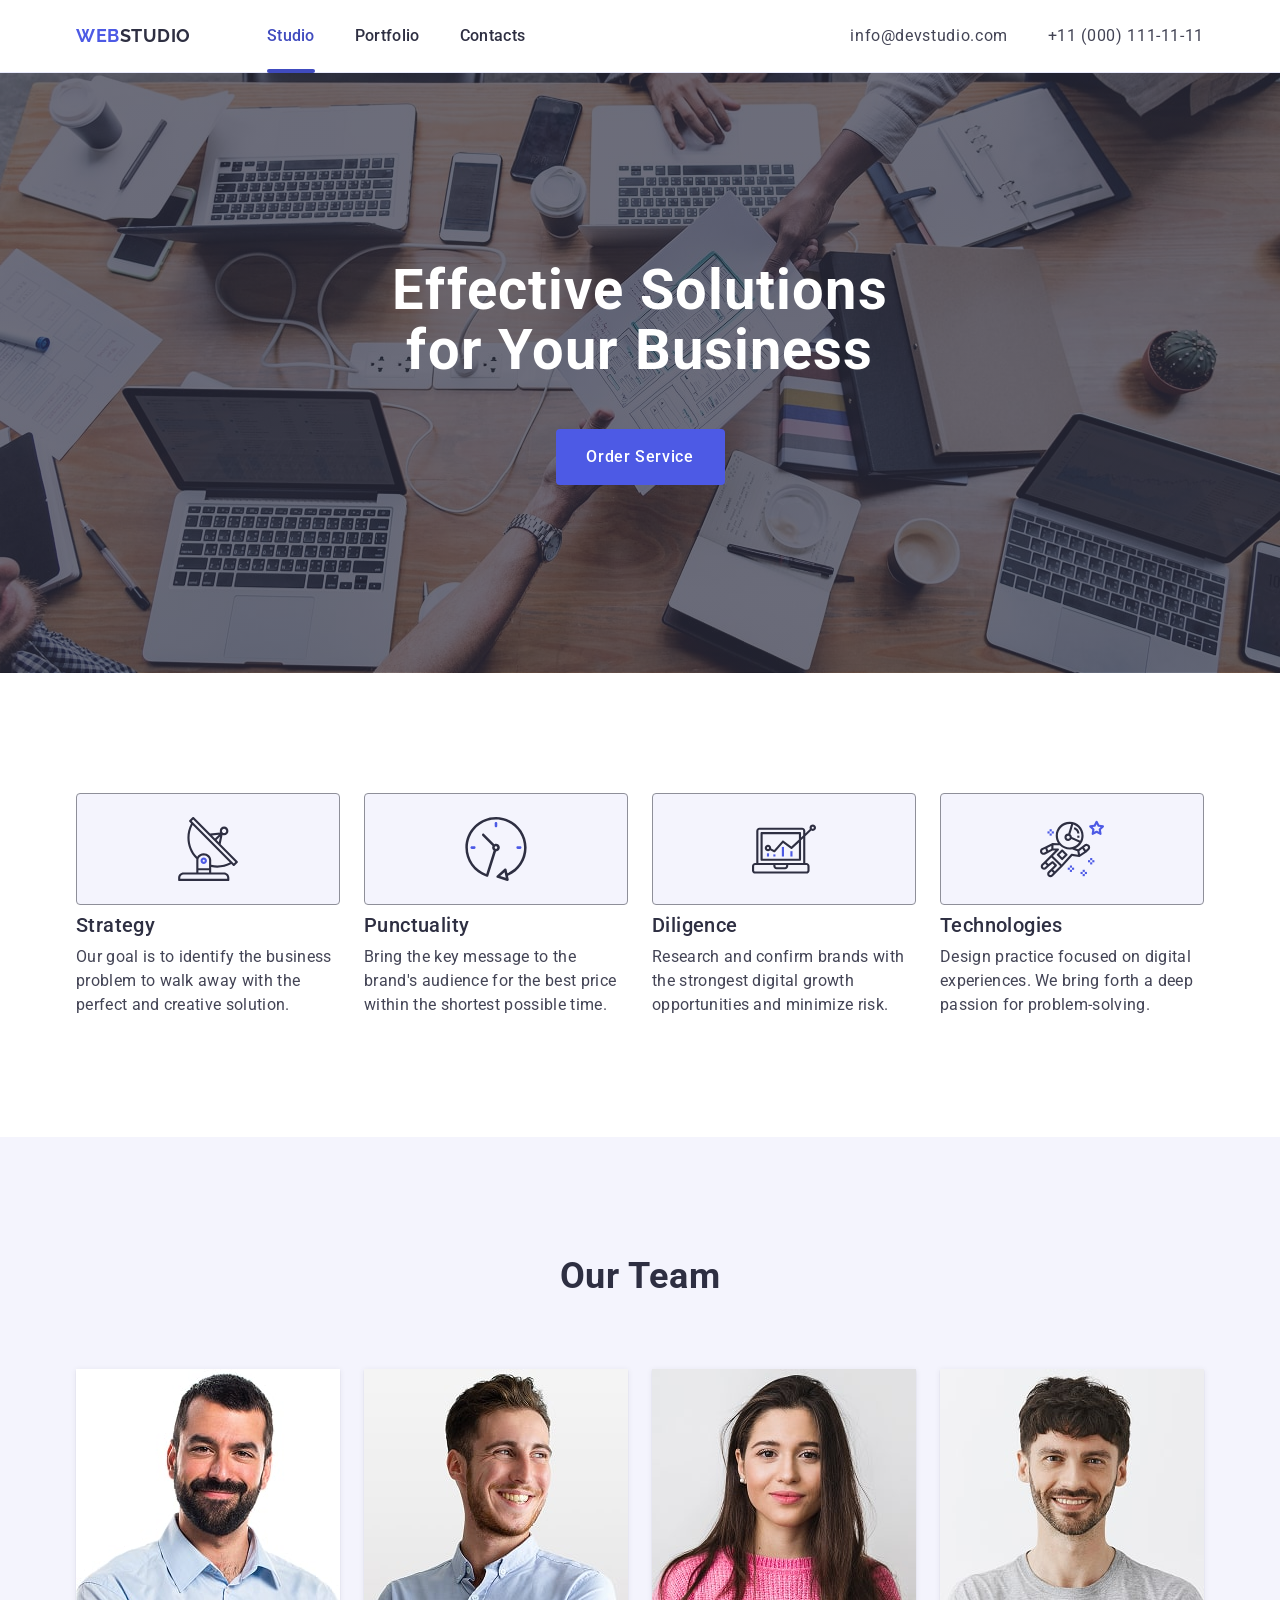
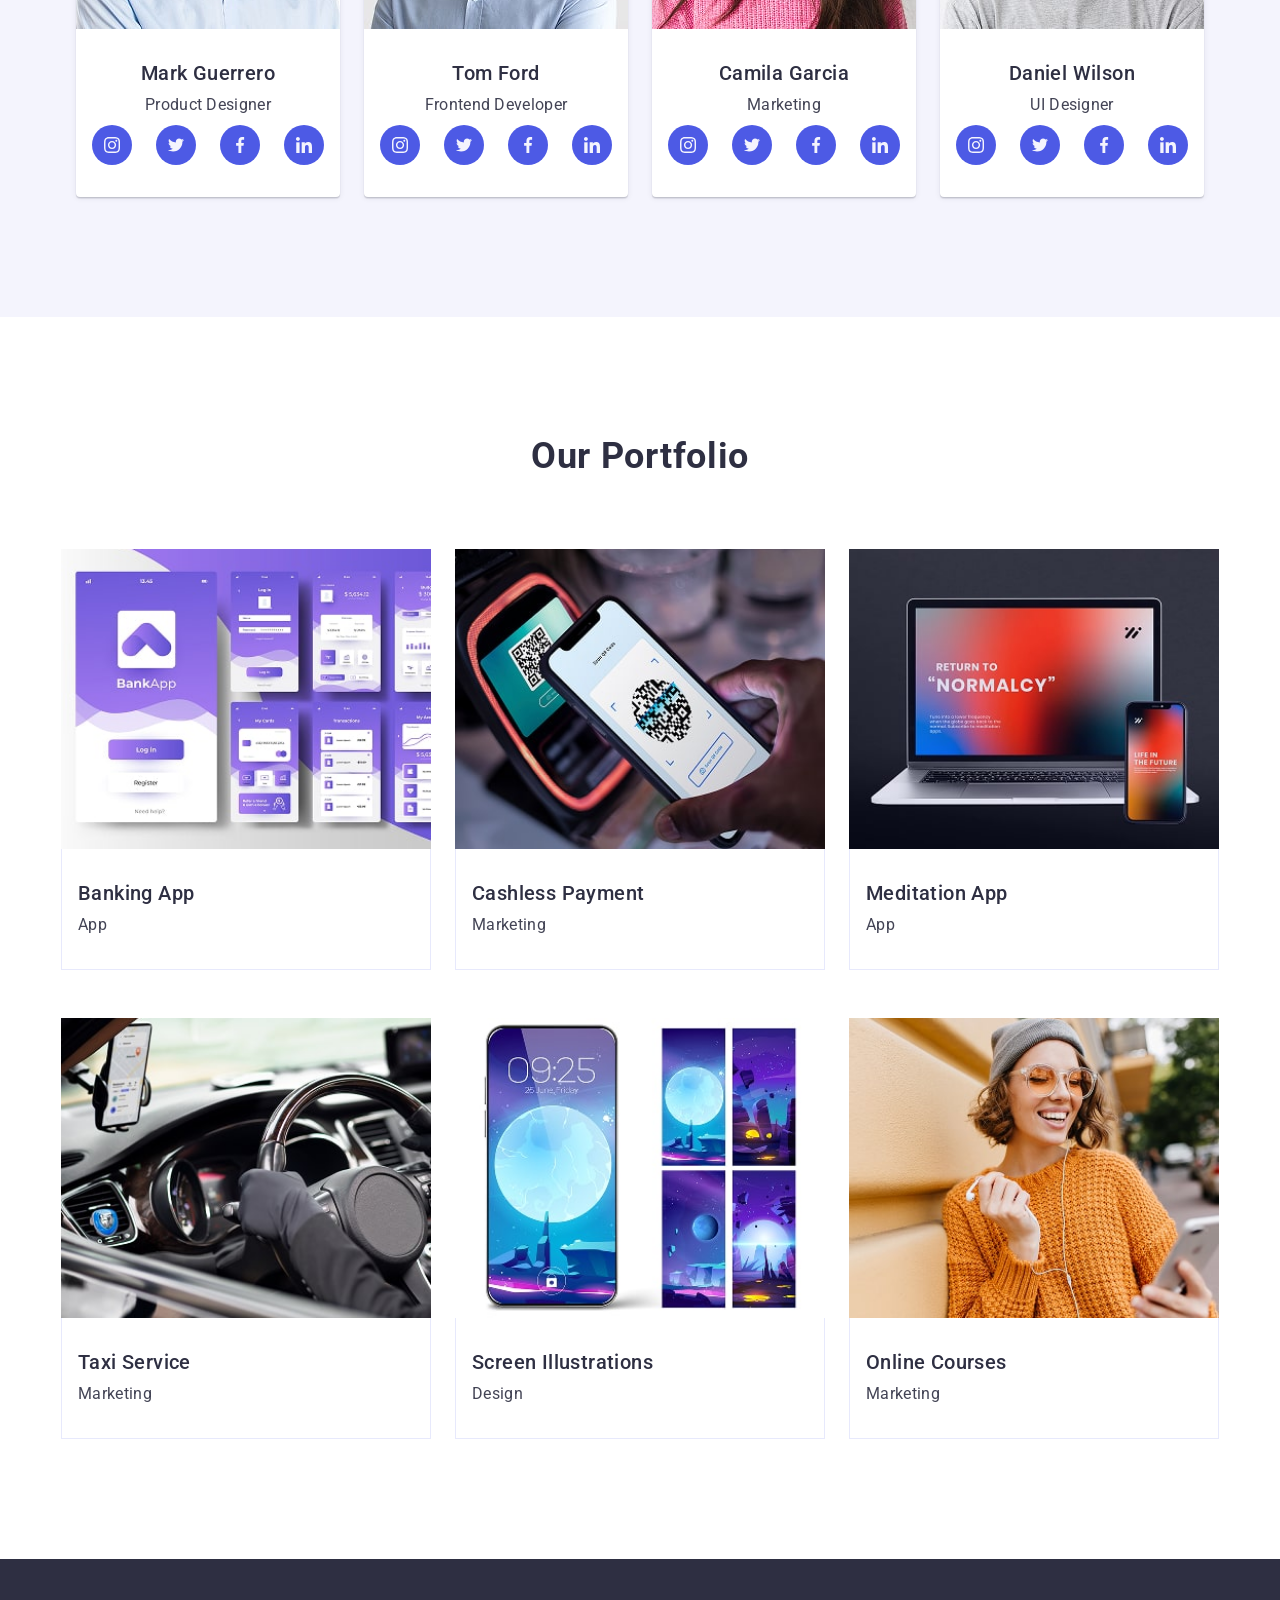
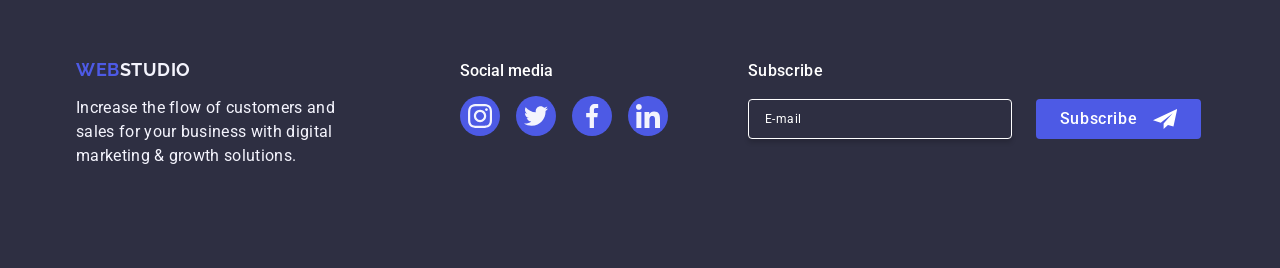
==== index.html @ a5f05b95 "add styles" ====
<!DOCTYPE html>
<html lang="en">
  <head>
    <meta charset="UTF-8" />
    <meta name="viewport" content="width=device-width, initial-scale=1.0" />
    <title>WebStudio</title>
    <link rel="preconnect" href="https://fonts.googleapis.com" />
    <link rel="preconnect" href="https://fonts.gstatic.com" crossorigin />
    <link
      href="https://fonts.googleapis.com/css2?family=Raleway:wght@700&family=Roboto:wght@400;500;700&display=swap"
      rel="stylesheet"
    />
    <link
      rel="stylesheet"
      href="https://cdnjs.cloudflare.com/ajax/libs/modern-normalize/3.0.1/modern-normalize.min.css"
      integrity="sha512-q6WgHqiHlKyOqslT/lgBgodhd03Wp4BEqKeW6nNtlOY4quzyG3VoQKFrieaCeSnuVseNKRGpGeDU3qPmabCANg=="
      crossorigin="anonymous"
      referrerpolicy="no-referrer"
    />
    <link rel="stylesheet" href="./css/styles.css" />
  </head>
  <body>
    <header class="padge-header">
      <div class="header-container container">
        <nav class="header-navigation">
          <a href="./index.html" class="logo header-logo"
            >Web<span class="header-logo-color">Studio</span></a
          >
          <ul class="header-menu-list">
            <li class="header-menu-item">
              <a class="header-menu-link active" href="./index.html">Studio </a>
            </li>
            <li class="header-menu-item">
              <a class="header-menu-link" href="">Portfolio </a>
            </li>
            <li class="header-menu-item">
              <a class="header-menu-link" href="">Contacts </a>
            </li>
          </ul>
        </nav>
        <address class="address">
          <ul class="contact-list">
            <li class="contacts-item">
              <a class="address-list" href="mailto:info@devstudio.com"
                >info@devstudio.com</a
              >
            </li>
            <li class="contacts-item">
              <a class="address-list" href="tel:+110001111111"
                >+11 (000) 111-11-11</a
              >
            </li>
          </ul>
        </address>
        <button class="burger-btn" type="button">
          <svg class="burger-icon" width="24" height="24">
            <use href="./images/icons.svg#icon-burger"></use>
          </svg>
        </button>
      </div>
    </header>

    <main>
      <section class="hero">
        <div class="container hero-container">
          <h1 class="hero-title">Effective Solutions for Your Business</h1>
          <button class="hero-btn" type="button">Order Service</button>
        </div>
      </section>

      <section id="features" class="features-all section">
        <div class="container">
          <h2 class="visually-hidden">About</h2>
          <ul class="features-list">
            <li class="features-item">
              <div class="features-inner">
                <svg class="features-icon" width="64" height="64">
                  <use href="./images/icons.svg#icon-antenna-1"></use>
                </svg>
              </div>
              <h3 class="features-subtitle">Strategy</h3>
              <p class="features-item-text" id="text1">
                Our goal is to identify the business problem to walk away with
                the perfect and creative solution.
              </p>
            </li>
            <li class="features-item">
              <div class="features-inner">
                <svg class="features-icon" width="64" height="64">
                  <use href="./images/icons.svg#icon-clock-1"></use>
                </svg>
              </div>
              <h3 class="features-subtitle">Punctuality</h3>
              <p class="features-item-text" id="text2">
                Bring the key message to the brand's audience for the best price
                within the shortest possible time.
              </p>
            </li>
            <li class="features-item">
              <div class="features-inner">
                <svg class="features-icon" width="64" height="64">
                  <use href="./images/icons.svg#icon-diagram-1"></use>
                </svg>
              </div>
              <h3 class="features-subtitle">Diligence</h3>
              <p class="features-item-text" id="text3">
                Research and confirm brands with the strongest digital growth
                opportunities and minimize risk.
              </p>
            </li>
            <li class="features-item">
              <div class="features-inner">
                <svg class="features-icon" width="64" height="64">
                  <use href="./images/icons.svg#icon-astronaut-1"></use>
                </svg>
              </div>
              <h3 class="features-subtitle">Technologies</h3>
              <p class="features-item-text" id="text4">
                Design practice focused on digital experiences. We bring forth a
                deep passion for problem-solving.
              </p>
            </li>
          </ul>
        </div>
      </section>

      <section class="taste-sect section">
        <div class="container">
          <h2 class="taste">Our Team</h2>
          <ul class="container-sect-list">
            <li class="taste-sect-list">
              <img
                class="taste-img"
                srcset="
                  ./images/taste-img-01.jpg        1x,
                  ./images/taste-img-01-x2-min.jpg 2x
                "
                src="./images/taste-img-01.jpg"
                alt="Mark Guerrero"
                width="264"
                height="260"
              />
              <div class="item-sect-list">
                <h3 class="taste-title">Mark Guerrero</h3>
                <p class="taste-text">Product Designer</p>

                <ul class="features-icon-list">
                  <li class="team-social-item">
                    <a href="" class="team-social-link">
                      <svg class="features-icon" width="16" height="16">
                        <use href="./images/icons.svg#icon-instagram-2"></use>
                      </svg>
                    </a>
                  </li>
                  <li class="team-social-item">
                    <a href="" class="team-social-link">
                      <svg class="features-icon" width="16" height="16">
                        <use href="./images/icons.svg#icon-twitter-1"></use>
                      </svg>
                    </a>
                  </li>
                  <li class="team-social-item">
                    <a href="" class="team-social-link">
                      <svg class="features-icon" width="16" height="16">
                        <use href="./images/icons.svg#icon-facebook-1"></use>
                      </svg>
                    </a>
                  </li>
                  <li class="team-social-item">
                    <a href="" class="team-social-link">
                      <svg class="features-icon" width="16" height="16">
                        <use href="./images/icons.svg#icon-linkedin-1"></use>
                      </svg>
                    </a>
                  </li>
                </ul>
              </div>
            </li>
            <li class="taste-sect-list">
              <img
                class="taste-img"
                srcset="
                  ./images/taste-img-02.jpg        1x,
                  ./images/taste-img-02-x2-min.jpg 2x
                "
                src="./images/taste-img-02.jpg"
                alt="Tom Ford"
                width="264"
                height="260"
              />
              <div class="item-sect-list">
                <h3 class="taste-title">Tom Ford</h3>
                <p class="taste-text">Frontend Developer</p>
                <ul class="features-icon-list">
                  <li class="team-social-item">
                    <a href="" class="team-social-link">
                      <svg class="features-icon" width="16" height="16">
                        <use href="./images/icons.svg#icon-instagram-2"></use>
                      </svg>
                    </a>
                  </li>
                  <li class="team-social-item">
                    <a href="" class="team-social-link">
                      <svg class="features-icon" width="16" height="16">
                        <use href="./images/icons.svg#icon-twitter-1"></use>
                      </svg>
                    </a>
                  </li>
                  <li class="team-social-item">
                    <a href="" class="team-social-link">
                      <svg class="features-icon" width="16" height="16">
                        <use href="./images/icons.svg#icon-facebook-1"></use>
                      </svg>
                    </a>
                  </li>
                  <li class="team-social-item">
                    <a href="" class="team-social-link">
                      <svg class="features-icon" width="16" height="16">
                        <use href="./images/icons.svg#icon-linkedin-1"></use>
                      </svg>
                    </a>
                  </li>
                </ul>
              </div>
            </li>
            <li class="taste-sect-list">
              <img
                class="taste-img"
                srcset="
                  ./images/taste-img-03.jpg        1x,
                  ./images/taste-img-03-x2-min.jpg 2x
                "
                src="./images/taste-img-03.jpg"
                alt="Camila Garcia"
                width="264"
                height="260"
              />
              <div class="item-sect-list">
                <h3 class="taste-title">Camila Garcia</h3>
                <p class="taste-text">Marketing</p>
                <ul class="features-icon-list">
                  <li class="team-social-item">
                    <a href="" class="team-social-link">
                      <svg class="features-icon" width="16" height="16">
                        <use href="./images/icons.svg#icon-instagram-2"></use>
                      </svg>
                    </a>
                  </li>
                  <li class="team-social-item">
                    <a href="" class="team-social-link">
                      <svg class="features-icon" width="16" height="16">
                        <use href="./images/icons.svg#icon-twitter-1"></use>
                      </svg>
                    </a>
                  </li>
                  <li class="team-social-item">
                    <a href="" class="team-social-link">
                      <svg class="features-icon" width="16" height="16">
                        <use href="./images/icons.svg#icon-facebook-1"></use>
                      </svg>
                    </a>
                  </li>
                  <li class="team-social-item">
                    <a href="" class="team-social-link">
                      <svg class="features-icon" width="16" height="16">
                        <use href="./images/icons.svg#icon-linkedin-1"></use>
                      </svg>
                    </a>
                  </li>
                </ul>
              </div>
            </li>
            <li class="taste-sect-list">
              <img
                class="taste-img"
                srcset="
                  ./images/taste-img-04.jpg        1x,
                  ./images/taste-img-04-x2-min.jpg 2x
                "
                src="./images/taste-img-04.jpg"
                alt="Daniel Wilson"
                width="264"
                height="260"
              />
              <div class="item-sect-list">
                <h3 class="taste-title">Daniel Wilson</h3>
                <p class="taste-text">UI Designer</p>
                <ul class="features-icon-list">
                  <li class="team-social-item">
                    <a href="" class="team-social-link">
                      <svg class="features-icon" width="16" height="16">
                        <use href="./images/icons.svg#icon-instagram-2"></use>
                      </svg>
                    </a>
                  </li>
                  <li class="team-social-item">
                    <a href="" class="team-social-link">
                      <svg class="features-icon" width="16" height="16">
                        <use href="./images/icons.svg#icon-twitter-1"></use>
                      </svg>
                    </a>
                  </li>
                  <li class="team-social-item">
                    <a href="" class="team-social-link">
                      <svg class="features-icon" width="16" height="16">
                        <use href="./images/icons.svg#icon-facebook-1"></use>
                      </svg>
                    </a>
                  </li>
                  <li class="team-social-item">
                    <a href="" class="team-social-link">
                      <svg class="features-icon" width="16" height="16">
                        <use href="./images/icons.svg#icon-linkedin-1"></use>
                      </svg>
                    </a>
                  </li>
                </ul>
              </div>
            </li>
          </ul>
        </div>
      </section>
      <section class="section-port section">
        <div class="portf-container container">
          <h2 class="portfolio-title">Our Portfolio</h2>
          <ul class="portfolio-list">
            <li class="portfolio-item">
              <div class="portfolio-item-image">
                <picture>
                  <source
                    srcset="
                      ./images/img-01-min.jpg        1x,
                      ./images/img-01-min-x2-min.jpg 2x
                    "
                    media="(min-width: 1158px)"
                  />
                  <source
                    srcset="
                      ./images/img-01-min.jpg        1x,
                      ./images/img-01-min-x2-min.jpg 2x
                    "
                    media="(min-width: 768px)"
                  />
                  <source
                    srcset="
                      ./images/img-01-min.jpg        1x,
                      ./images/img-01-min-x2-min.jpg 2x
                    "
                    media="(max-width: 767px)"
                  />
                  <img
                    src="./images/img-01-min.jpg"
                    alt="Banking App"
                    width="360"
                  />
                </picture>

                <p class="paragraph-text">
                  14 Stylish and User-Friendly App Design Concepts · Task
                  Manager App · Calorie Tracker App · Exotic Fruit Ecommerce App
                  · Cloud Storage App
                </p>
              </div>
              <div class="card-content">
                <h3 class="card-title">Banking App</h3>
                <p class="card-text">App</p>
              </div>
            </li>
            <li class="portfolio-item">
              <div class="portfolio-item-image">
                <picture>
                  <source
                    srcset="
                      ./images/img-02-min.jpg        1x,
                      ./images/img-02-min-x2-min.jpg 2x
                    "
                    media="(min-width: 1158px)"
                  />
                  <source
                    srcset="
                      ./images/img-02-min.jpg        1x,
                      ./images/img-02-min-x2-min.jpg 2x
                    "
                    media="(min-width: 768px)"
                  />
                  <source
                    srcset="
                      ./images/img-02-min.jpg        1x,
                      ./images/img-02-min-x2-min.jpg 2x
                    "
                    media="(max-width: 767px)"
                  />
                  <img
                    src="./images/img-02-min.jpg"
                    alt="Cashless Payment"
                    width="360"
                  />
                </picture>

                <p class="paragraph-text">
                  14 Stylish and User-Friendly App Design Concepts · Task
                  Manager App · Calorie Tracker App · Exotic Fruit Ecommerce App
                  · Cloud Storage App
                </p>
              </div>
              <div class="card-content">
                <h3 class="card-title">Cashless Payment</h3>
                <p class="card-text">Marketing</p>
              </div>
            </li>
            <li class="portfolio-item">
              <div class="portfolio-item-image">
                <picture>
                  <source
                    srcset="
                      ./images/img-03-min.jpg        1x,
                      ./images/img-03-min-x2-min.jpg 2x
                    "
                    media="(min-width: 1158px)"
                  />
                  <source
                    srcset="
                      ./images/img-03-min.jpg        1x,
                      ./images/img-03-min-x2-min.jpg 2x
                    "
                    media="(min-width: 768px)"
                  />
                  <source
                    srcset="
                      ./images/img-03-min.jpg        1x,
                      ./images/img-03-min-x2-min.jpg 2x
                    "
                    media="(max-width: 767px)"
                  />
                  <img
                    src="./images/img-03-min.jpg"
                    alt="Meditation App"
                    width="360"
                  />
                </picture>

                <p class="paragraph-text">
                  14 Stylish and User-Friendly App Design Concepts · Task
                  Manager App · Calorie Tracker App · Exotic Fruit Ecommerce App
                  · Cloud Storage App
                </p>
              </div>
              <div class="card-content">
                <h3 class="card-title">Meditation App</h3>
                <p class="card-text">App</p>
              </div>
            </li>
            <li class="portfolio-item">
              <div class="portfolio-item-image">
                <picture>
                  <source
                    srcset="
                      ./images/img-04-min.jpg        1x,
                      ./images/img-04-min-x2-min.jpg 2x
                    "
                    media="(min-width: 1158px)"
                  />
                  <source
                    srcset="
                      ./images/img-04-min.jpg        1x,
                      ./images/img-04-min-x2-min.jpg 2x
                    "
                    media="(min-width: 768px)"
                  />
                  <source
                    srcset="
                      ./images/img-04-min.jpg        1x,
                      ./images/img-04-min-x2-min.jpg 2x
                    "
                    media="(max-width: 767px)"
                  />
                  <img
                    src="./images/img-04-min.jpg"
                    alt="Taxi Service"
                    width="360"
                  />
                </picture>

                <p class="paragraph-text">
                  14 Stylish and User-Friendly App Design Concepts · Task
                  Manager App · Calorie Tracker App · Exotic Fruit Ecommerce App
                  · Cloud Storage App
                </p>
              </div>
              <div class="card-content">
                <h3 class="card-title">Taxi Service</h3>
                <p class="card-text">Marketing</p>
              </div>
            </li>
            <li class="portfolio-item">
              <div class="portfolio-item-image">
                <picture>
                  <source
                    srcset="
                      ./images/img-05-min.jpg        1x,
                      ./images/img-05-min-x2-min.jpg 2x
                    "
                    media="(min-width: 1158px)"
                  />
                  <source
                    srcset="
                      ./images/img-05-min.jpg        1x,
                      ./images/img-05-min-x2-min.jpg 2x
                    "
                    media="(min-width: 768px)"
                  />
                  <source
                    srcset="
                      ./images/img-05-min.jpg        1x,
                      ./images/img-05-min-x2-min.jpg 2x
                    "
                    media="(max-width: 767px)"
                  />
                  <img
                    src="./images/img-05-min.jpg"
                    alt="Screen Illustrations"
                    width="360"
                  />
                </picture>

                <p class="paragraph-text">
                  14 Stylish and User-Friendly App Design Concepts · Task
                  Manager App · Calorie Tracker App · Exotic Fruit Ecommerce App
                  · Cloud Storage App
                </p>
              </div>
              <div class="card-content">
                <h3 class="card-title">Screen Illustrations</h3>
                <p class="card-text">Design</p>
              </div>
            </li>
            <li class="portfolio-item">
              <div class="portfolio-item-image">
                <picture>
                  <source
                    srcset="
                      ./images/img-06-min.jpg        1x,
                      ./images/img-06-min-x2-min.jpg 2x
                    "
                    media="(min-width: 1158px)"
                  />
                  <source
                    srcset="
                      ./images/img-06-min.jpg        1x,
                      ./images/img-06-min-x2-min.jpg 2x
                    "
                    media="(min-width: 768px)"
                  />
                  <source
                    srcset="
                      ./images/img-06-min.jpg        1x,
                      ./images/img-06-min-x2-min.jpg 2x
                    "
                    media="(max-width: 767px)"
                  />
                  <img
                    src="./images/img-06-min.jpg"
                    alt="Online Courses"
                    width="360"
                  />
                </picture>

                <p class="paragraph-text">
                  14 Stylish and User-Friendly App Design Concepts · Task
                  Manager App · Calorie Tracker App · Exotic Fruit Ecommerce App
                  · Cloud Storage App
                </p>
              </div>
              <div class="card-content">
                <h3 class="card-title">Online Courses</h3>
                <p class="card-text">Marketing</p>
              </div>
            </li>
          </ul>
        </div>
      </section>
    </main>
    <footer class="footer">
      <div class="container container-foot">
        <div class="footer-logo-item">
          <a href="./index.html" class="footer-logo logo"
            >Web<span class="footer-logo-color">Studio</span></a
          >
          <p class="footer-text">
            Increase the flow of customers and sales for your business with
            digital marketing & growth solutions.
          </p>
        </div>
        <div class="footer-social">
          <p class="footer-content">Social media</p>
          <ul class="features-icon-list foot-foot">
            <li class="team-social-item">
              <a href="" class="team-social-link footer-link">
                <svg class="features-icon" width="24" height="24">
                  <use href="./images/icons.svg#icon-instagram-2"></use>
                </svg>
              </a>
            </li>
            <li class="team-social-item">
              <a href="" class="team-social-link footer-link">
                <svg class="features-icon" width="24" height="24">
                  <use href="./images/icons.svg#icon-twitter-1"></use>
                </svg>
              </a>
            </li>
            <li class="team-social-item">
              <a href="" class="team-social-link footer-link">
                <svg class="features-icon" width="24" height="24">
                  <use href="./images/icons.svg#icon-facebook-1"></use>
                </svg>
              </a>
            </li>
            <li class="team-social-item">
              <a href="" class="team-social-link footer-link">
                <svg class="features-icon" width="24" height="24">
                  <use href="./images/icons.svg#icon-linkedin-1"></use>
                </svg>
              </a>
            </li>
          </ul>
        </div>
        <div class="footer-form-container">
          <p class="footer-modal-text">Subscribe</p>
          <form class="footer-main-form">
            <label aria-label="footer email" class="footer-form-label">
              <input
                type="email"
                name="footer-form-name"
                placeholder="E-mail"
                class="footer-input-email"
              />
            </label>
            <button class="footer-secondary-btn" type="submit">
              Subscribe
              <svg class="footer-svg-icon" width="24" height="24">
                <use href="./images/icons.svg#icon-plane"></use>
              </svg>
            </button>
          </form>
        </div>
      </div>
    </footer>

    <div class="mobile-menu">
      <div class="container mobile-menu-container">
        <button class="mobile-menu-close" type="button">
          <svg class="mobile-menu-cross" width="8" height="8">
            <use href="./images/icons.svg#icon-cross"></use>
          </svg>
        </button>
        <nav class="mobile-menu-nav">
          <ul class="menu-nav-list">
            <li class="menu-nav-item">
              <a class="menu-nav-link active" href="./index.html">Studio</a>
            </li>
            <li class="menu-nav-item">
              <a class="menu-nav-link" href="">Portfolio</a>
            </li>
            <li class="menu-nav-item">
              <a class="menu-nav-link" href="">Contacts</a>
            </li>
          </ul>
        </nav>
        <address class="menu-contacts">
          <ul class="menu-contacts-list">
            <li class="menu-contacts-item">
              <a class="menu-contacts-link" href="tel:+110001111111"
                >+11 (000) 111-11-11</a
              >
            </li>
            <li class="menu-contacts-item">
              <a class="menu-contacts-link" href="mailto:info@devstudio.com"
                >info@devstudio.com</a
              >
            </li>
          </ul>
        </address>
        <div class="menu-social">
          <ul class="icon-list-menu">
            <li class="icon-item-menu">
              <a href="https://www.instagram.com/" class="icon-link-menu">
                <svg class="icon-social-menu" width="24" height="24">
                  <use href="./images/icons.svg#icon-instagram-2"></use>
                </svg>
              </a>
            </li>
            <li class="icon-item-menu">
              <a href="https://x.com/" class="icon-link-menu">
                <svg class="icon-social-menu" width="24" height="24">
                  <use href="./images/icons.svg#icon-twitter-1"></use>
                </svg>
              </a>
            </li>
            <li class="icon-item-menu">
              <a href="https://www.facebook.com/" class="icon-link-menu">
                <svg class="icon-social-menu" width="24" height="24">
                  <use href="./images/icons.svg#icon-facebook-1"></use>
                </svg>
              </a>
            </li>
            <li class="icon-item-menu">
              <a href="https://www.linkedin.com/" class="icon-link-menu">
                <svg class="icon-social-menu" width="24" height="24">
                  <use href="./images/icons.svg#icon-linkedin-1"></use>
                </svg>
              </a>
            </li>
          </ul>
        </div>
      </div>
    </div>
    <div class="backdrop">
      <div class="modal">
        <button type="button" class="modal-close">
          <svg class="modal-close-icon" width="8" height="8">
            <use href="./images/icons.svg#icon-cross"></use>
          </svg>
        </button>

        <p class="modal-title">Leave your contacts and we will call you back</p>

        <form class="modal-form">
          <div class="modal-field">
            <label for="user-name" class="modal-input-titel"> Name </label>
            <div class="modal-input-cover">
              <input
                type="text"
                class="modal-input"
                name="user-name"
                required
                id="user-name"
              />
              <svg class="modal-input-icon" width="18" height="24">
                <use href="./images/icons.svg#icon-person"></use>
              </svg>
            </div>
          </div>
          <div class="modal-field">
            <label for="user-phone" class="modal-input-titel"> Phone </label>
            <div class="modal-input-cover">
              <input
                type="tel"
                class="modal-input"
                name="user-phone"
                required
                id="user-phone"
              />
              <svg class="modal-input-icon" width="18" height="24">
                <use href="./images/icons.svg#icon-phone"></use>
              </svg>
            </div>
          </div>
          <div class="modal-field">
            <label for="user-email" class="modal-input-titel"> Email </label>
            <div class="modal-input-cover">
              <input
                type="email"
                class="modal-input"
                name="user-email"
                required
                id="user-email"
              />
              <svg class="modal-input-icon" width="18" height="24">
                <use href="./images/icons.svg#icon-email"></use>
              </svg>
            </div>
          </div>
          <div class="modal-field-comment">
            <label for="user-comment" class="modal-input-titel">Comment </label>
            <textarea
              class="modal-textarea"
              name="user-comment"
              id="user-comment"
              placeholder="Text input"
            ></textarea>
          </div>
          <div class="modal-field-checkbox">
            <input
              type="checkbox"
              id="user-privacy"
              name="user-privacy"
              value="true"
              class="modal-check visually-hidden"
            />
            <label for="user-privacy" class="check-text">
              <span class="check-element">
                <svg class="check-icon" width="10" height="8">
                  <use href="../images/icons.svg#icon-Check"></use>
                </svg>
              </span>
              <span class=""
                >I accept the terms and conditions of the
                <a href="" class="modal-link">Privacy Policy</a>
              </span>
            </label>
          </div>
          <button type="button" class="modal-btn">Send</button>
        </form>
      </div>
    </div>
  </body>
</html>
---- css/styles.css ----
/* ========================================
   Breakpoints:
   mobile: 0 - 767
   tablet: 768 - 1157
   desktop: 1158+
======================================== */

/* ========== BASE / RESET ========== */
body {
  font-family: "Roboto", sans-serif;
  color: #434455;
  background-color: #ffffff;
}

h1,
h2,
h3,
h4,
h5,
h6,
p {
  margin: 0;
}

ul,
ol {
  list-style-type: none;
  margin: 0;
  padding: 0;
}

img {
  display: block;
  max-width: 100%;
  height: auto;
}

a {
  text-decoration: none;
}

address {
  font-style: normal;
}

button {
  cursor: pointer;
}

.visually-hidden {
  position: absolute;
  width: 1px;
  height: 1px;
  margin: -1px;
  border: 0;
  padding: 0;
  white-space: nowrap;
  clip-path: inset(100%);
  clip: rect(0 0 0 0);
  overflow: hidden;
}

.container {
  max-width: 320px;
  padding: 0 16px;
  margin: 0 auto;
}

@media screen and (min-width: 768px) {
  .container {
    max-width: 768px;
    padding: 0 16px;
    margin: 0 auto;
  }
}

@media screen and (min-width: 1158px) {
  .container {
    max-width: 1158px;
    padding: 0 15px;
    margin: 0 auto;
  }
}

/* ========== HEADER (mobile) ========== */
.padge-header {
  border-bottom: 1px solid #e7e9fc;
  box-shadow: 0px 2px 1px rgba(46, 47, 66, 0.08),
    0px 1px 1px rgba(46, 47, 66, 0.16), 0px 1px 6px rgba(46, 47, 66, 0.08);
}

.header-container {
  display: flex;
  align-items: center;
  justify-content: space-between;
}

.header-navigation {
  display: flex;
  align-items: center;
}

.logo {
  font-family: "Raleway", sans-serif;
  font-weight: 700;
  font-size: 18px;
  line-height: 1.17;
  letter-spacing: 0.03em;
  text-transform: uppercase;
  color: #4d5ae5;
}

.header-logo {
  padding: 16px 0;
  display: block;
}

.header-logo .header-logo-color {
  color: #2e2f42;
}

/* mobile: menu and address hidden */
.header-menu-list,
.address {
  display: none;
}

/* burger visible on mobile */
.burger-btn {
  padding: 0;
  border: none;
  background-color: transparent;
}

.burger-icon {
  display: block;
  fill: #2f2f37;
}

/* ========== HEADER (tablet 768+) ========== */
@media screen and (min-width: 768px) {
  .burger-btn {
    display: none;
  }

  .header-logo {
    padding: 24px 0;
    margin-right: 120px;
  }

  .header-menu-list {
    display: flex;
    align-items: center;
    gap: 40px;
  }

  .address {
    display: block;
  }

  .contact-list {
    display: flex;
    flex-direction: column;
    gap: 12px;
  }

  .address-list {
    font-size: 12px;
    display: block;
    line-height: 1.17;
    letter-spacing: 0.04em;
    color: #434455;
    transition: color 250ms cubic-bezier(0.4, 0, 0.2, 1);
  }
}

/* links */
.header-menu-link {
  color: #2e2f42;
  display: block;
  padding: 24px 0;
  font-weight: 500;
  font-size: 16px;
  line-height: 1.5;
  letter-spacing: 0.02em;
  transition: color 250ms cubic-bezier(0.4, 0, 0.2, 1);
}

.header-menu-link.active {
  position: relative;
  color: #404bbf;
}

.header-menu-link.active::after {
  content: "";
  position: absolute;
  left: 0;
  bottom: -1px;
  width: 100%;
  height: 4px;
  background-color: #404bbf;
  border-radius: 2px;
}

.header-menu-link:hover,
.header-menu-link:focus,
.address-list:hover,
.address-list:focus {
  color: #404bbf;
}

/* ========== HEADER (desktop 1158+) ========== */
@media screen and (min-width: 1158px) {
  .header-logo {
    margin-right: 76px;
  }

  .contact-list {
    flex-direction: row;
    gap: 40px;
    align-items: center;
  }

  .address-list {
    padding: 24px 0;
    font-size: 16px;
    line-height: 1.5;
  }
}

/* ========== MOBILE MENU ========== */
.mobile-menu {
  position: fixed;
  top: 0;
  left: 0;
  width: 100%;
  height: 100%;
  background-color: #fff;

  opacity: 0;
  visibility: hidden;
  pointer-events: none;

  transition: opacity 250ms cubic-bezier(0.4, 0, 0.2, 1),
    visibility 250ms cubic-bezier(0.4, 0, 0.2, 1);
}

.mobile-menu.is-open {
  opacity: 1;
  visibility: visible;
  pointer-events: auto;
}

.mobile-menu-container {
  position: relative;
  padding-top: 72px;
  padding-bottom: 40px;

  display: flex;
  flex-direction: column;
  height: 100%;
}

.mobile-menu-close {
  position: absolute;
  top: 24px;
  right: 24px;
}

/* nav */
.mobile-menu-nav {
  margin-bottom: auto;
}

.menu-nav-list {
  display: flex;
  flex-direction: column;
  gap: 40px;
}

.menu-nav-link {
  display: block;
  font-weight: 700;
  font-size: 36px;
  line-height: 1.1; /* FIXED */
  letter-spacing: 0.02em;
  color: #2e2f42;

  transition: color 250ms cubic-bezier(0.4, 0, 0.2, 1);
}

.menu-nav-link:hover,
.menu-nav-link:focus,
.menu-contacts-link:hover,
.menu-contacts-link:focus,
.menu-nav-link.active {
  color: #404bbf;
}

/* contacts */
.menu-contacts-list {
  display: flex;
  flex-direction: column;
  gap: 24px;
}

.menu-contacts-link {
  display: block;
  font-weight: 500;
  font-size: 20px;
  line-height: 1.2;
  letter-spacing: 0.02em;
  color: #404bbf;
  transition: color 250ms cubic-bezier(0.4, 0, 0.2, 1);
}

/* social */
.menu-social {
  margin-top: 48px;
}

.icon-list-menu {
  display: flex;
  align-items: center;
  gap: 40px;
}

.icon-item-menu {
  width: 40px;
  height: 40px;
}

.icon-link-menu {
  width: 100%;
  height: 100%;
  background-color: #4d5ae5;
  border-radius: 50%;
  display: flex;
  align-items: center;
  justify-content: center;
  transition: background-color 250ms cubic-bezier(0.4, 0, 0.2, 1);
}

.icon-link-menu:hover,
.icon-link-menu:focus {
  background-color: #31d0aa;
}

.icon-social-menu {
  fill: #f4f4fd;
}

/* hide mobile menu on tablet+ */
@media screen and (min-width: 768px) {
  .mobile-menu {
    display: none;
  }
}

/* ========== HERO (mobile) ========== */
.hero {
  max-width: 320px;
  padding: 72px 0;
  margin: 0 auto;
  background: #2e2f42;
  text-align: center;

  background-image: linear-gradient(
      to bottom,
      rgba(46, 47, 66, 0.7),
      rgba(46, 47, 66, 0.7)
    ),
    url("../images/people-office.jpg");

  background-repeat: no-repeat;
  background-position: center;
  background-size: cover;
}

.hero-title {
  max-width: 216px;
  margin: 0 auto 72px;
  font-weight: 700;
  font-size: 36px;
  line-height: 1.11;
  letter-spacing: 0.02em;
  color: #fff;
}

.hero-btn {
  border-radius: 4px;
  margin: 0 auto;
  border: none;
  display: block;
  min-width: 169px;
  height: 56px;

  font-weight: 500;
  font-size: 16px;
  line-height: 1.5;
  letter-spacing: 0.04em;

  color: #fff;
  background-color: #4d5ae5;

  transition: background-color 250ms cubic-bezier(0.4, 0, 0.2, 1);
}

.hero-btn:hover,
.hero-btn:focus {
  background-color: #404bbf;
}

/* hero retina (mobile) */
@media screen and (min-resolution: 2x) {
  .hero {
    background-image: linear-gradient(
        to bottom,
        rgba(46, 47, 66, 0.7),
        rgba(46, 47, 66, 0.7)
      ),
      url("../images/people-office-mobile-2x.jpg");
  }
}

/* hero tablet */
@media screen and (min-width: 768px) {
  .hero {
    padding: 112px 0;
    min-width: 768px;
    background-image: linear-gradient(
        to bottom,
        rgba(46, 47, 66, 0.7),
        rgba(46, 47, 66, 0.7)
      ),
      url("../images/people-office-tab.jpg");
  }

  .hero-title {
    max-width: 496px;
    margin-bottom: 36px;
    font-size: 56px;
    line-height: 1.07;
  }
}

@media screen and (min-width: 768px) and (min-resolution: 2x) {
  .hero {
    background-image: linear-gradient(
        to bottom,
        rgba(46, 47, 66, 0.7),
        rgba(46, 47, 66, 0.7)
      ),
      url("../images/people-office-tab-2x.jpg");
  }
}

/* hero desktop */
@media screen and (min-width: 1158px) {
  .hero {
    padding: 188px 0;
    max-width: 1440px;
    background-image: linear-gradient(
        to bottom,
        rgba(46, 47, 66, 0.7),
        rgba(46, 47, 66, 0.7)
      ),
      url("../images/people-office.jpg");
  }

  .hero-title {
    margin-bottom: 48px;
  }
}

@media screen and (min-width: 1158px) and (min-resolution: 2x) {
  .hero {
    background-image: linear-gradient(
        to bottom,
        rgba(46, 47, 66, 0.7),
        rgba(46, 47, 66, 0.7)
      ),
      url("../images/people-office-2x.jpg");
  }
}

/* ========== FEATURES (mobile) ========== */
.features-all {
  padding: 96px 0;
}

.features-container {
  max-width: 320px;
  margin: 0 auto;
}

.features-list {
  display: flex;
  flex-wrap: wrap;
  gap: 72px;
}

.features-item {
  width: 100%;
}

.features-subtitle {
  text-align: center;
  font-weight: 700;
  font-size: 36px;
  line-height: 1.11;
  letter-spacing: 0.02em;
  color: #2e2f42;
  margin-bottom: 8px;
}

.features-item-text {
  font-weight: 500;
  font-size: 16px;
  line-height: 1.5;
  letter-spacing: 0.02em;
  color: #434455;
}

.features-inner {
  display: none;
}

/* features tablet */
@media screen and (min-width: 768px) {
  .features-list {
    gap: 72px 24px;
  }

  .features-container {
    max-width: 768px;
    margin: 0 auto;
  }

  .features-item {
    width: calc((100% - 24px) / 2);
  }

  .features-subtitle {
    text-align: left;
  }
}

/* features desktop */
@media screen and (min-width: 1158px) {
  .features-all {
    padding: 120px 0;
  }

  .features-container {
    max-width: 1158px;
    margin: 0 auto;
  }

  .features-item {
    width: calc((100% - 72px) / 4);
  }

  .features-subtitle {
    font-weight: 500;
    font-size: 20px;
    line-height: 1.2;
  }

  .features-item-text {
    font-weight: 400;
  }

  .features-inner {
    display: flex;
    border: 1px solid #8e8f99;
    border-radius: 4px;
    background: #f4f4fd;
    width: 264px;
    height: 112px;
    align-items: center;
    justify-content: center;
    margin-bottom: 8px;
  }
}
/* ========== TEAM (mobile) ========== */
.taste-sect {
  background-color: #f4f4fd;
  padding: 96px 0;
}

.taste {
  text-align: center;
  margin-bottom: 72px;
  font-size: 36px;
  line-height: 1.11;
  letter-spacing: 0.02em;
  text-transform: capitalize;
  color: #2e2f42;
}

.container-sect-list {
  display: flex;
  flex-wrap: wrap;
  justify-content: center;
  row-gap: 72px;
}

.taste-sect-list {
  width: 100%;
  max-width: 264px;
  border-radius: 0 0 4px 4px;
  background-color: #fff;
  box-shadow: 0 2px 1px 0 rgba(46, 47, 66, 0.08),
    0 1px 1px 0 rgba(46, 47, 66, 0.16), 0 1px 6px 0 rgba(46, 47, 66, 0.08);
  display: flex;
  flex-direction: column;
  align-items: center;
}

.item-sect-list {
  padding: 32px 0;
  text-align: center;
}

.taste-title {
  margin-bottom: 8px;
  font-weight: 500;
  font-size: 20px;
  line-height: 1.2;
  letter-spacing: 0.02em;
  color: #2e2f42;
}

.taste-text {
  font-size: 16px;
  line-height: 1.5;
  letter-spacing: 0.02em;
  color: #434455;
  margin-bottom: 8px;
}

/* team socials */
.features-icon-list {
  display: flex;
  justify-content: center;
  gap: 24px;
}

.team-social-item {
  width: 40px;
  height: 40px;
}

.team-social-link {
  width: 100%;
  height: 100%;
  background-color: #4d5ae5;
  border-radius: 50%;
  display: flex;
  align-items: center;
  justify-content: center;
  transition: background-color 250ms cubic-bezier(0.4, 0, 0.2, 1);
}

.team-social-link:hover,
.team-social-link:focus {
  background-color: #404bbf;
}

.features-icon {
  fill: #f4f4fd;
}

/* team tablet */
@media screen and (min-width: 768px) {
  .container-sect-list {
    column-gap: 24px;
    row-gap: 64px;
  }

  .taste-sect-list {
    width: calc((100% - 24px) / 2);
  }
}

/* team desktop */
@media screen and (min-width: 1158px) {
  .taste-sect {
    padding: 120px 0;
  }

  .taste-sect-list {
    width: calc((100% - 72px) / 4);
  }
}

/* ========== PORTFOLIO (mobile) ========== */
.section-port {
  margin: 0 auto;
}

.portf-container {
  display: flex;
  flex-direction: column;
  align-items: center;
  padding: 96px 0;
}

.portfolio-title {
  margin-bottom: 72px;
  font-weight: 700;
  font-size: 36px;
  line-height: 1.11;
  letter-spacing: 0.02em;
  text-transform: capitalize;
  color: #2e2f42;
}

.portfolio-list {
  display: flex;
  flex-direction: column;
  width: 100%;
  gap: 48px;
}

.portfolio-item {
  width: 100%;
  max-width: 288px;
  margin: 0 auto;
  border-radius: 0 0 4px 4px;
  background-color: #fff;
  box-shadow: 0 2px 1px 0 rgba(46, 47, 66, 0.08),
    0 1px 1px 0 rgba(46, 47, 66, 0.16), 0 1px 6px 0 rgba(46, 47, 66, 0.08);
}

.portfolio-item-image {
  width: 100%;
  height: 280px;
  overflow: hidden;
  position: relative;
}

.portfolio-item-image img {
  width: 100%;
  height: 100%;
  object-fit: cover;
}

.paragraph-text {
  position: absolute;
  top: 0;
  left: 0;
  width: 100%;
  height: 100%;
  padding: 40px 32px;

  font-size: 16px;
  line-height: 1.5;
  letter-spacing: 0.02em;
  color: #f4f4fd;

  transform: translateY(100%);
  transition: transform 250ms cubic-bezier(0.4, 0, 0.2, 1);
  background-color: #4d5ae5;
}

/* hover overlay only makes sense on desktop with hover */
@media (hover: hover) {
  .portfolio-item:hover .paragraph-text {
    transform: translateY(0);
  }
}

.card-content {
  border: 1px solid #e7e9fc;
  border-top: none;
  padding: 32px 16px;
}

.card-title {
  margin-bottom: 8px;
  font-weight: 500;
  font-size: 20px;
  line-height: 1.2;
  letter-spacing: 0.02em;
  color: #2e2f42;
}

.card-text {
  font-size: 16px;
  line-height: 1.5;
  letter-spacing: 0.02em;
  color: #434455;
}

/* portfolio tablet */
@media screen and (min-width: 768px) {
  .portfolio-list {
    flex-direction: row;
    flex-wrap: wrap;
    column-gap: 24px;
    row-gap: 72px;
    justify-content: space-between;
  }

  .portfolio-item {
    width: calc((100% - 24px) / 2);

    max-width: none;
  }

  .portfolio-item-image {
    height: 300px;
  }
}

/* portfolio desktop */
@media screen and (min-width: 1158px) {
  .portf-container {
    padding: 120px 0;
  }

  .portfolio-list {
    row-gap: 48px;
  }

  .portfolio-item {
    width: calc((100% - 48px) / 3);
    box-shadow: none;
    transition: box-shadow 250ms cubic-bezier(0.4, 0, 0.2, 1);
  }
  .portfolio-item:hover {
    box-shadow: 0 2px 1px 0 rgba(46, 47, 66, 0.08),
      0 1px 1px 0 rgba(46, 47, 66, 0.16), 0 1px 6px 0 rgba(46, 47, 66, 0.08);
  }
}

/* ========== FOOTER (mobile) ========== */
.footer {
  padding: 96px 0;
  background-color: #2e2f42;
}

.footer-logo .footer-logo-color {
  color: #f4f4fd;
}

.container-foot {
  display: flex;
  flex-wrap: wrap;
  gap: 72px;
  text-align: center;
}

.footer-logo-item,
.footer-social,
.footer-form-container {
  width: 100%;
}

.footer-logo-item {
}

.footer-logo {
  display: inline-block;
  margin-bottom: 16px;
}

.footer-text {
  max-width: 264px;
  font-size: 16px;
  line-height: 1.5;
  letter-spacing: 0.02em;
  color: #f4f4fd;

  text-align: left;
}

.footer-content {
  font-weight: 500;
  margin-bottom: 16px;
  color: #fff;
}

/* footer socials */
.footer-social .features-icon-list {
  display: flex;
  justify-content: center;
  gap: 16px;
}

/* reuse team styles + add footer link color */
.footer-link {
  background-color: #4d5ae5;
}

.footer-link:hover,
.footer-link:focus {
  background-color: #31d0aa;
}

/* Subscribe form */
.footer-modal-text {
  margin-bottom: 16px;
  font-weight: 500;
  font-size: 16px;
  line-height: 1.5;
  letter-spacing: 0.02em;
  color: #ffffff;
}

.footer-main-form {
  display: flex;
  flex-direction: column;
  align-items: center;
  gap: 16px;
}

.footer-form-label {
  width: 100%;
}

.footer-input-email {
  width: 288px;
  height: 40px;
  border: 1px solid #fff;
  border-radius: 4px;
  background-color: transparent;
  padding: 0 16px;
  color: #fff;
  font-size: 12px;
  line-height: 2;
  letter-spacing: 0.04em;
  box-shadow: 0px 4px 4px rgba(0, 0, 0, 0.15);
}

.footer-input-email::placeholder {
  color: #fff;
}

.footer-secondary-btn {
  border-radius: 4px;
  border: none;
  display: inline-flex;
  min-width: 165px;
  height: 40px;

  font-size: 16px;
  font-weight: 500;
  line-height: 1.5;
  letter-spacing: 0.04em;

  color: #ffffff;
  background-color: #4d5ae5;

  justify-content: center;
  align-items: center;
  transition: background-color 250ms cubic-bezier(0.4, 0, 0.2, 1);
}

.footer-secondary-btn:hover,
.footer-secondary-btn:focus {
  background-color: #404bbf;
}

.footer-svg-icon {
  fill: #fff;
  margin-left: 16px;
}

/* footer tablet */
@media screen and (min-width: 768px) {
  .container-foot {
    max-width: 768px;
    padding: 0 108px;
    text-align: left;
    column-gap: 24px;
    row-gap: 72px;
  }

  .footer-logo-item,
  .footer-social,
  .footer-form-container {
    width: calc((100% - 24px) / 2);
  }

  .footer-social .features-icon-list {
    justify-content: flex-start;
  }

  .footer-main-form {
    flex-direction: row;
    align-items: center;
    gap: 24px;
    justify-content: flex-start;
  }

  .footer-form-label {
    width: auto;
  }
  .footer-input-email {
    width: 264px;
  }
}

/* footer desktop */
@media screen and (min-width: 1158px) {
  .container-foot {
    max-width: 1158px;
    padding: 0 15px;

    flex-wrap: nowrap;

    align-items: baseline;
    gap: 0;
  }

  .footer {
    padding: 100px 0;
  }

  .footer-logo-item {
    width: 264px;
    margin-right: 120px;
  }
  .footer-social {
    width: 208px;
    margin-right: 80px;
  }
  .footer-form-container {
    width: 453px;
  }

  .footer-text {
    margin: 0;
  }
}

/* ========== MODAL ========== */
.backdrop {
  position: fixed;
  top: 0;
  left: 0;
  width: 100%;
  height: 100%;
  pointer-events: none;
  opacity: 0;
  visibility: hidden;
  background-color: rgba(46, 47, 66, 0.4);
  transition: opacity 250ms cubic-bezier(0.4, 0, 0.2, 1),
    visibility 250ms cubic-bezier(0.4, 0, 0.2, 1);
}

.backdrop.is-open {
  opacity: 1;
  visibility: visible;
  pointer-events: auto;
}

.backdrop:not(.is-open) .modal {
  transform: translate(-50%, -50%) scale(0.7);
}

.modal {
  position: absolute;
  top: 50%;
  left: 50%;
  transform: translate(-50%, -50%) scale(1);

  width: 288px;
  min-height: 623px;
  padding: 72px 16px 24px;

  background-color: #fcfcfc;
  border-radius: 4px;
  box-shadow: 0px 1px 1px rgba(0, 0, 0, 0.14), 0px 1px 3px rgba(0, 0, 0, 0.12),
    0px 2px 1px rgba(0, 0, 0, 0.2);

  transition: transform 250ms cubic-bezier(0.4, 0, 0.2, 1);
}

.mobile-menu-close,
.modal-close {
  position: absolute;
  top: 24px;
  right: 24px;

  display: flex;
  align-items: center;
  justify-content: center;

  width: 24px;
  height: 24px;
  padding: 0;

  background-color: #e7e9fc;
  border: 1px solid rgba(0, 0, 0, 0.1);
  border-radius: 50%;
  cursor: pointer;

  transition: background-color 250ms cubic-bezier(0.4, 0, 0.2, 1),
    border 250ms cubic-bezier(0.4, 0, 0.2, 1);
}

.mobile-menu-close:hover,
.mobile-menu-close:focus,
.modal-close:hover,
.modal-close:focus {
  background-color: #404bbf;
  border: none;
}

.mobile-menu-cross,
.modal-close-icon {
  fill: #2e2f42;
  transition: fill 250ms cubic-bezier(0.4, 0, 0.2, 1);
}

.mobile-menu-close:hover .mobile-menu-cross,
.mobile-menu-close:focus .mobile-menu-cross,
.modal-close:hover .modal-close-icon,
.modal-close:focus .modal-close-icon {
  fill: #ffffff;
}

.modal-title {
  margin-bottom: 16px;
  font-weight: 500;
  font-size: 16px;
  line-height: 1.5;
  letter-spacing: 0.02em;
  text-align: center;
  color: #2e2f42;
}

.modal-form {
  margin: 16px auto;
  display: flex;
  flex-direction: column;
}

.modal-field {
  margin-bottom: 8px;
}

.modal-input-titel {
  display: block;
  margin-bottom: 4px;
  font-size: 12px;
  line-height: 1.17;
  letter-spacing: 0.04em;
  color: #8e8f99;
}

.modal-input-cover {
  position: relative;
}

.modal-input {
  width: 100%;
  height: 40px;
  padding: 11px 38px;

  border: 1px solid rgba(46, 47, 66, 0.4);
  border-radius: 4px;
  background-color: transparent;
  outline: transparent;

  font-size: 12px;
  line-height: 1.17;
  letter-spacing: 0.04em;
  color: #2e2f42;

  transition: border-color 250ms cubic-bezier(0.4, 0, 0.2, 1);
}

.modal-input:focus {
  border-color: #4d5ae5;
}

.modal-input-icon {
  position: absolute;
  left: 16px;
  top: 50%;
  transform: translateY(-50%);
  fill: #2e2f42;
  transition: fill 250ms cubic-bezier(0.4, 0, 0.2, 1);
}

.modal-input:focus + .modal-input-icon {
  fill: #4d5ae5;
}

.modal-textarea {
  width: 100%;
  height: 120px;
  padding: 8px 16px;

  border: 1px solid rgba(46, 47, 66, 0.4);
  border-radius: 4px;
  background-color: transparent;
  outline: transparent;
  resize: none;

  font-size: 12px;
  line-height: 1.17;
  letter-spacing: 0.04em;
  color: rgba(46, 47, 66, 0.4);

  transition: border-color 250ms cubic-bezier(0.4, 0, 0.2, 1);
}

.modal-textarea:focus {
  border-color: #4d5ae5;
}

.modal-field-checkbox {
  display: flex;
  gap: 8px;
  align-items: center;
  margin: 16px 0 24px;
}

.check-text {
  display: flex;
  align-items: center;
  font-size: 12px;
  line-height: 1.17;
  letter-spacing: 0.04em;
  color: #8e8f99;
}

.check-element {
  flex-shrink: 0;
  display: inline-flex;
  align-items: center;
  justify-content: center;

  width: 16px;
  height: 16px;
  margin-right: 8px;

  border: 1px solid rgba(46, 47, 66, 0.4);
  border-radius: 2px;
  fill: transparent;

  transition: background-color 250ms cubic-bezier(0.4, 0, 0.2, 1),
    border 250ms cubic-bezier(0.4, 0, 0.2, 1),
    fill 250ms cubic-bezier(0.4, 0, 0.2, 1);
}

.modal-check:checked + .check-text .check-element {
  background-color: #404bbf;
  border: none;
  fill: #f4f4fd;
}

.modal-link {
  color: #4d5ae5;
  text-decoration: underline;
}

.modal-btn {
  display: block;
  margin: 0 auto;
  min-width: 169px;
  height: 56px;
  padding: 16px 32px;

  font-weight: 500;
  font-size: 16px;
  line-height: 1.5;
  letter-spacing: 0.04em;
  color: #ffffff;

  background-color: #4d5ae5;
  border: none;
  border-radius: 4px;
  cursor: pointer;

  transition: background-color 250ms cubic-bezier(0.4, 0, 0.2, 1);
}

.modal-btn:hover,
.modal-btn:focus {
  background-color: #404bbf;
}

@media screen and (min-width: 768px) {
  .modal {
    width: 408px;
    min-height: 584px;
    padding: 72px 24px 24px;
  }
}
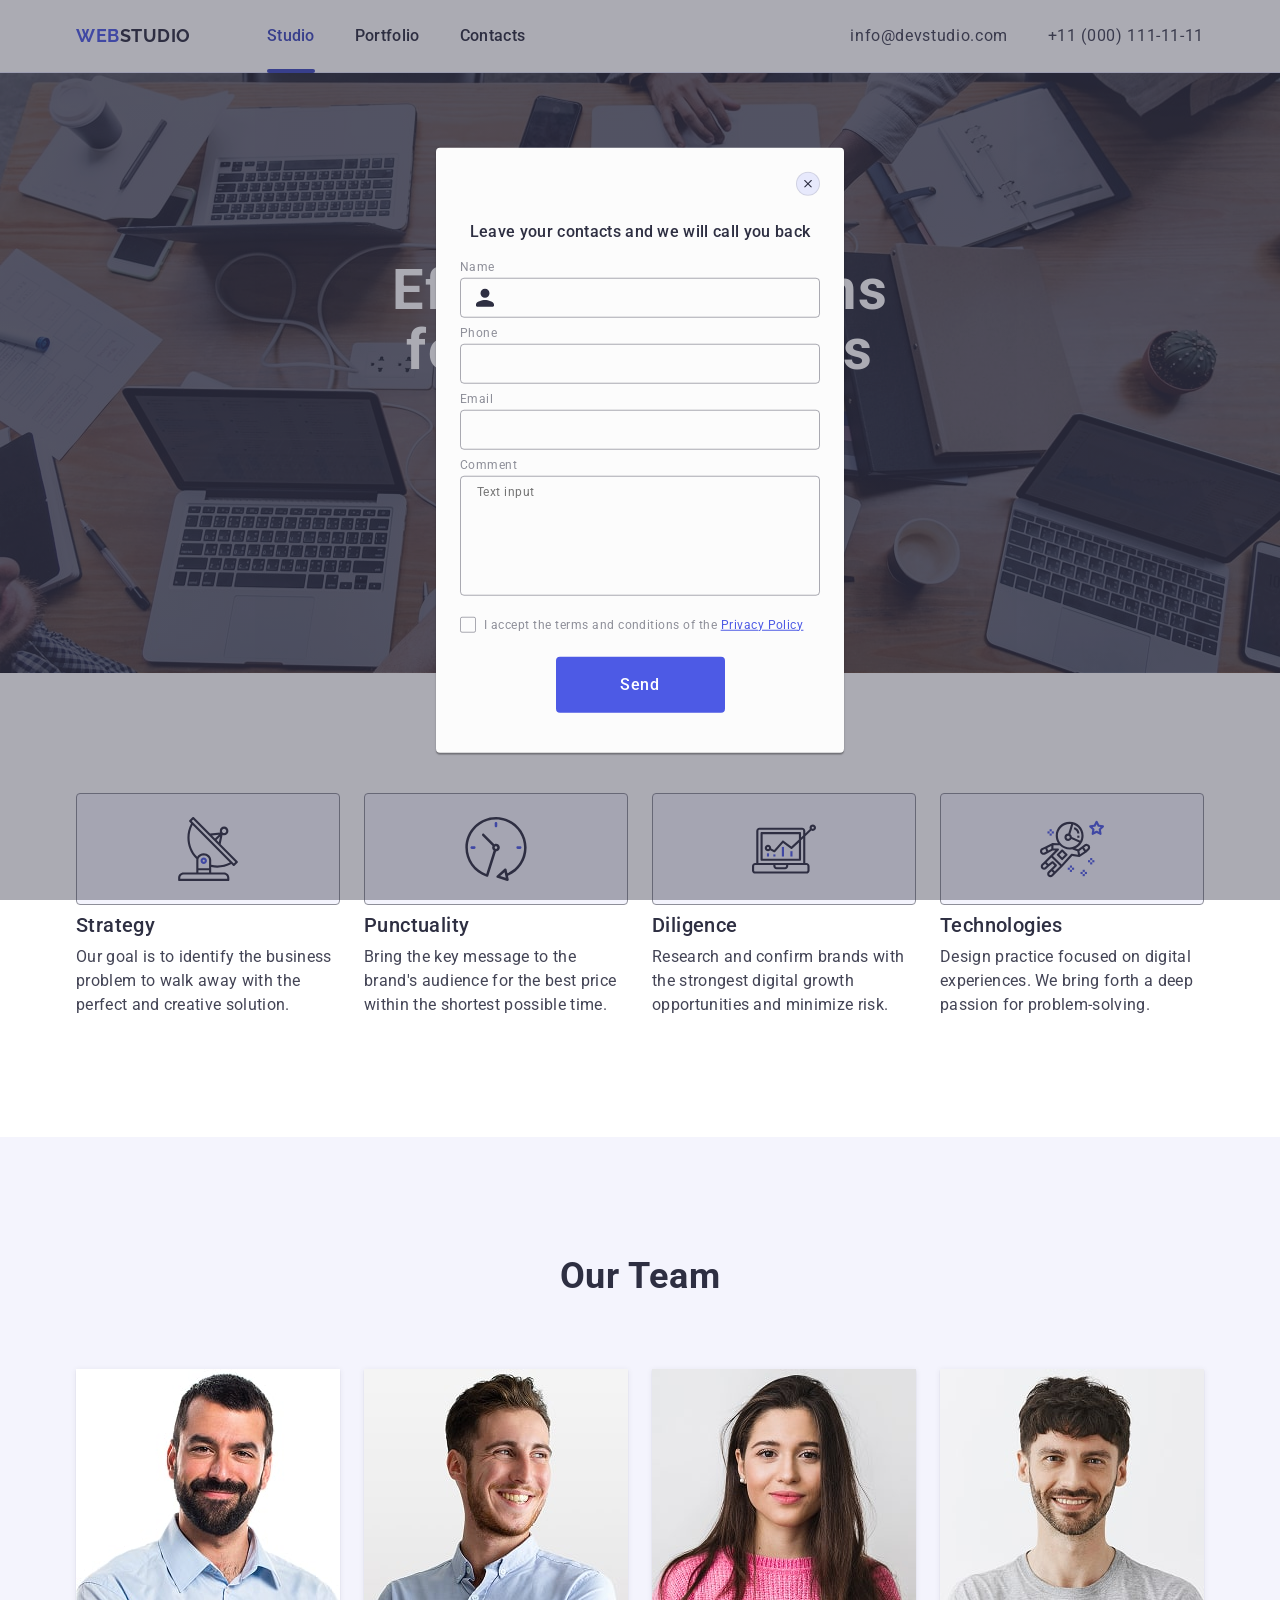
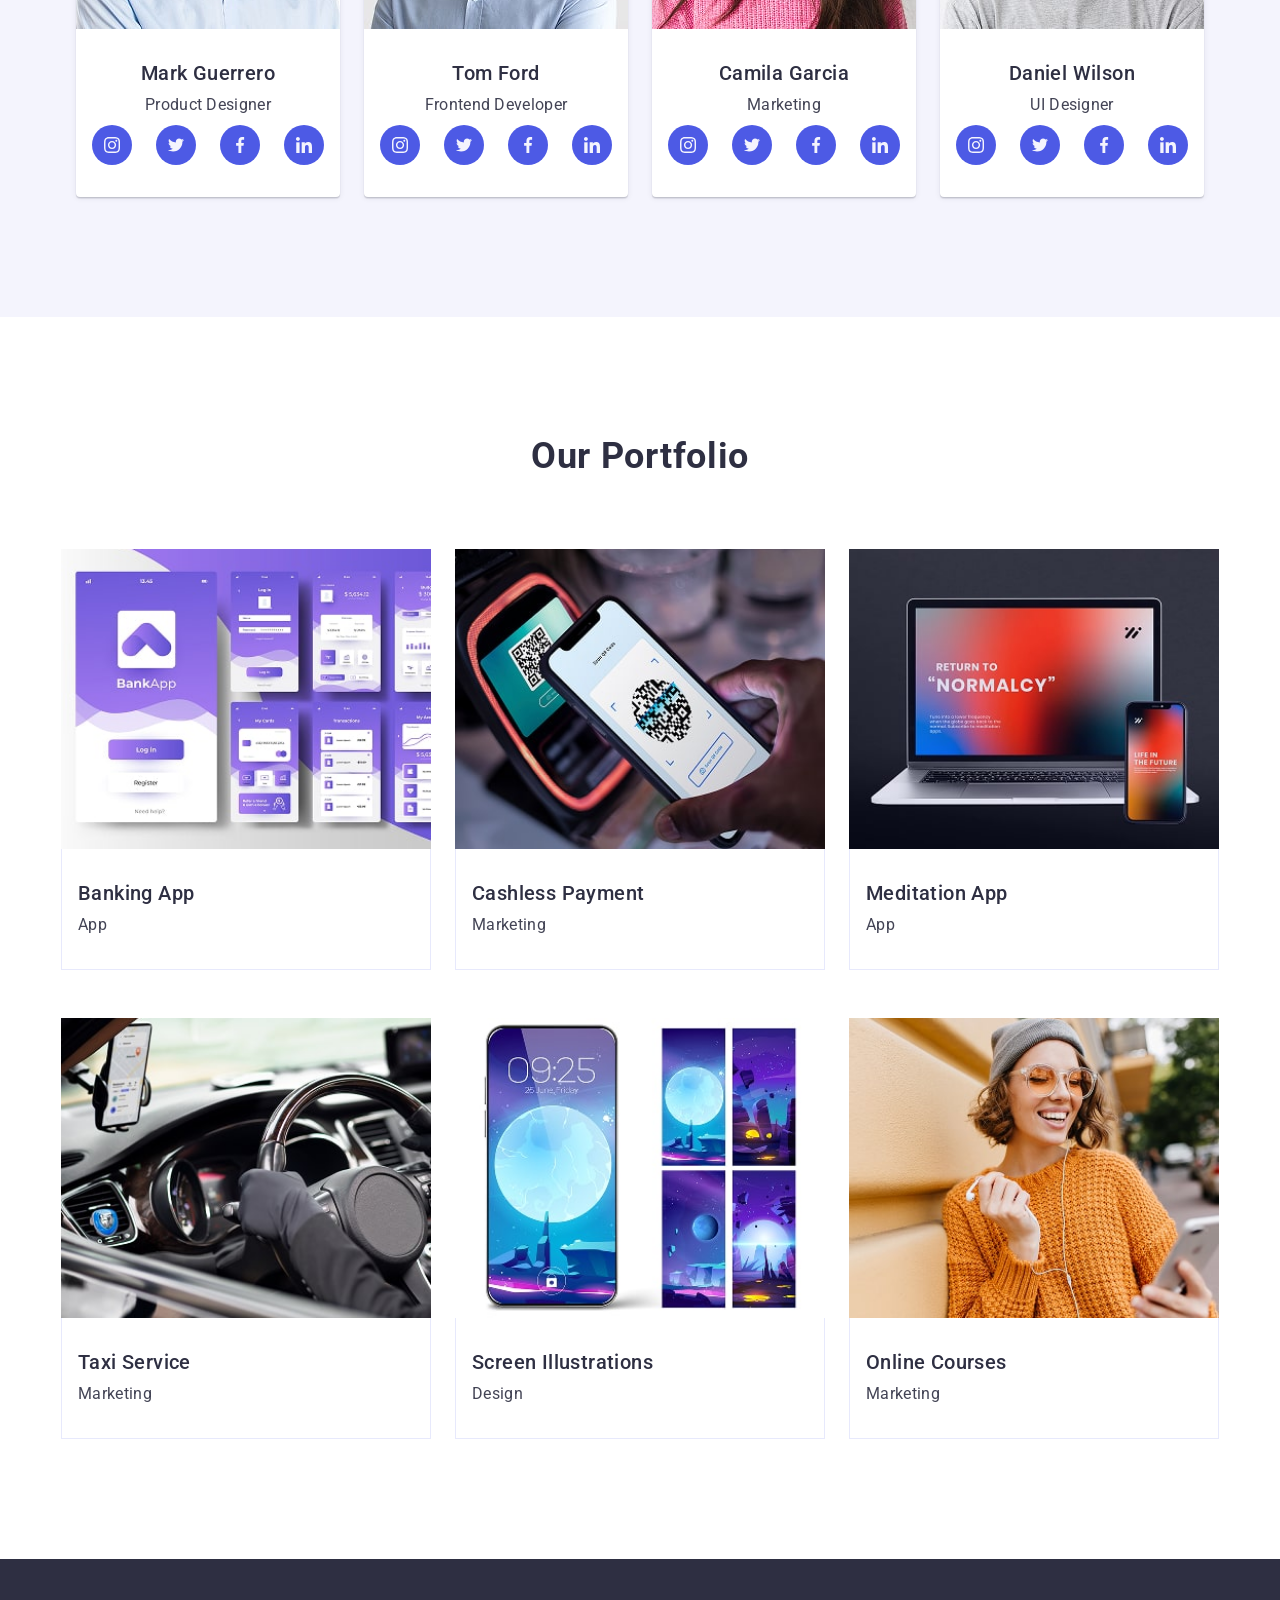
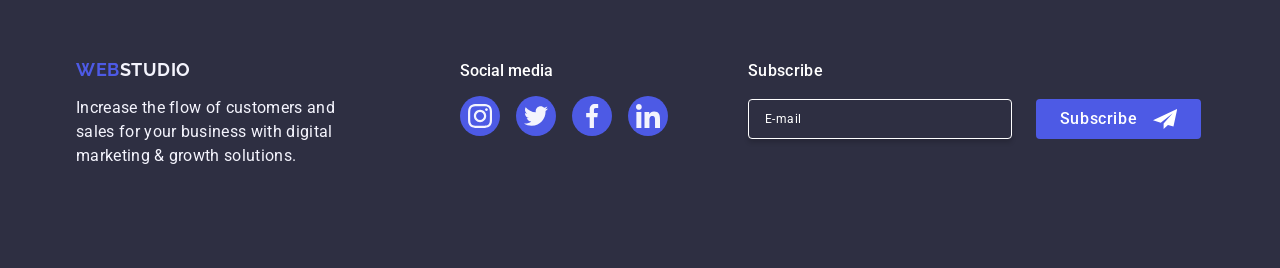
==== commit d1dab355: "add styles" ====
--- a/index.html
+++ b/index.html
@@ -714,7 +714,7 @@
         </div>
       </div>
     </div>
-    <div class="backdrop">
+    <div class="backdrop is-open">
       <div class="modal">
         <button type="button" class="modal-close">
           <svg class="modal-close-icon" width="8" height="8">
@@ -790,7 +790,7 @@
             <label for="user-privacy" class="check-text">
               <span class="check-element">
                 <svg class="check-icon" width="10" height="8">
-                  <use href="../images/icons.svg#icon-Check"></use>
+                  <use href="./images/icons.svg#icon-Check"></use>
                 </svg>
               </span>
               <span class=""
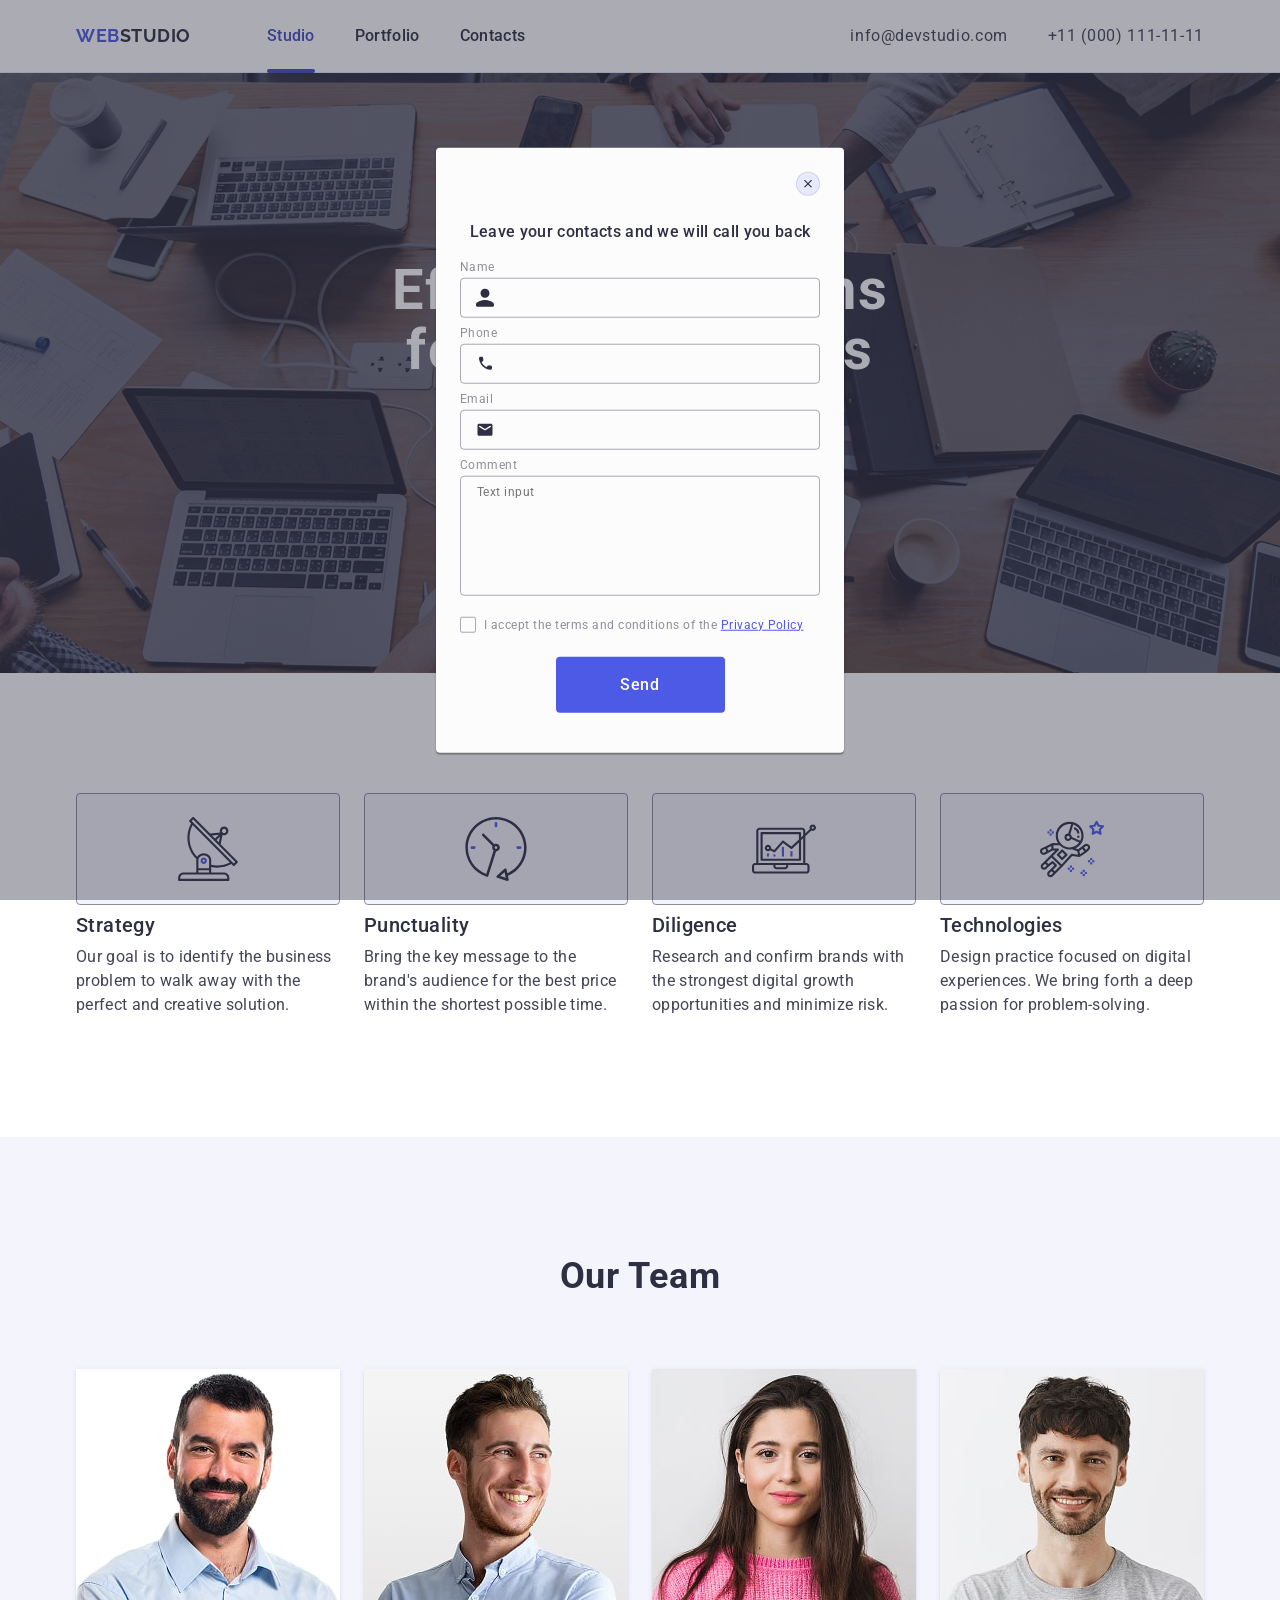
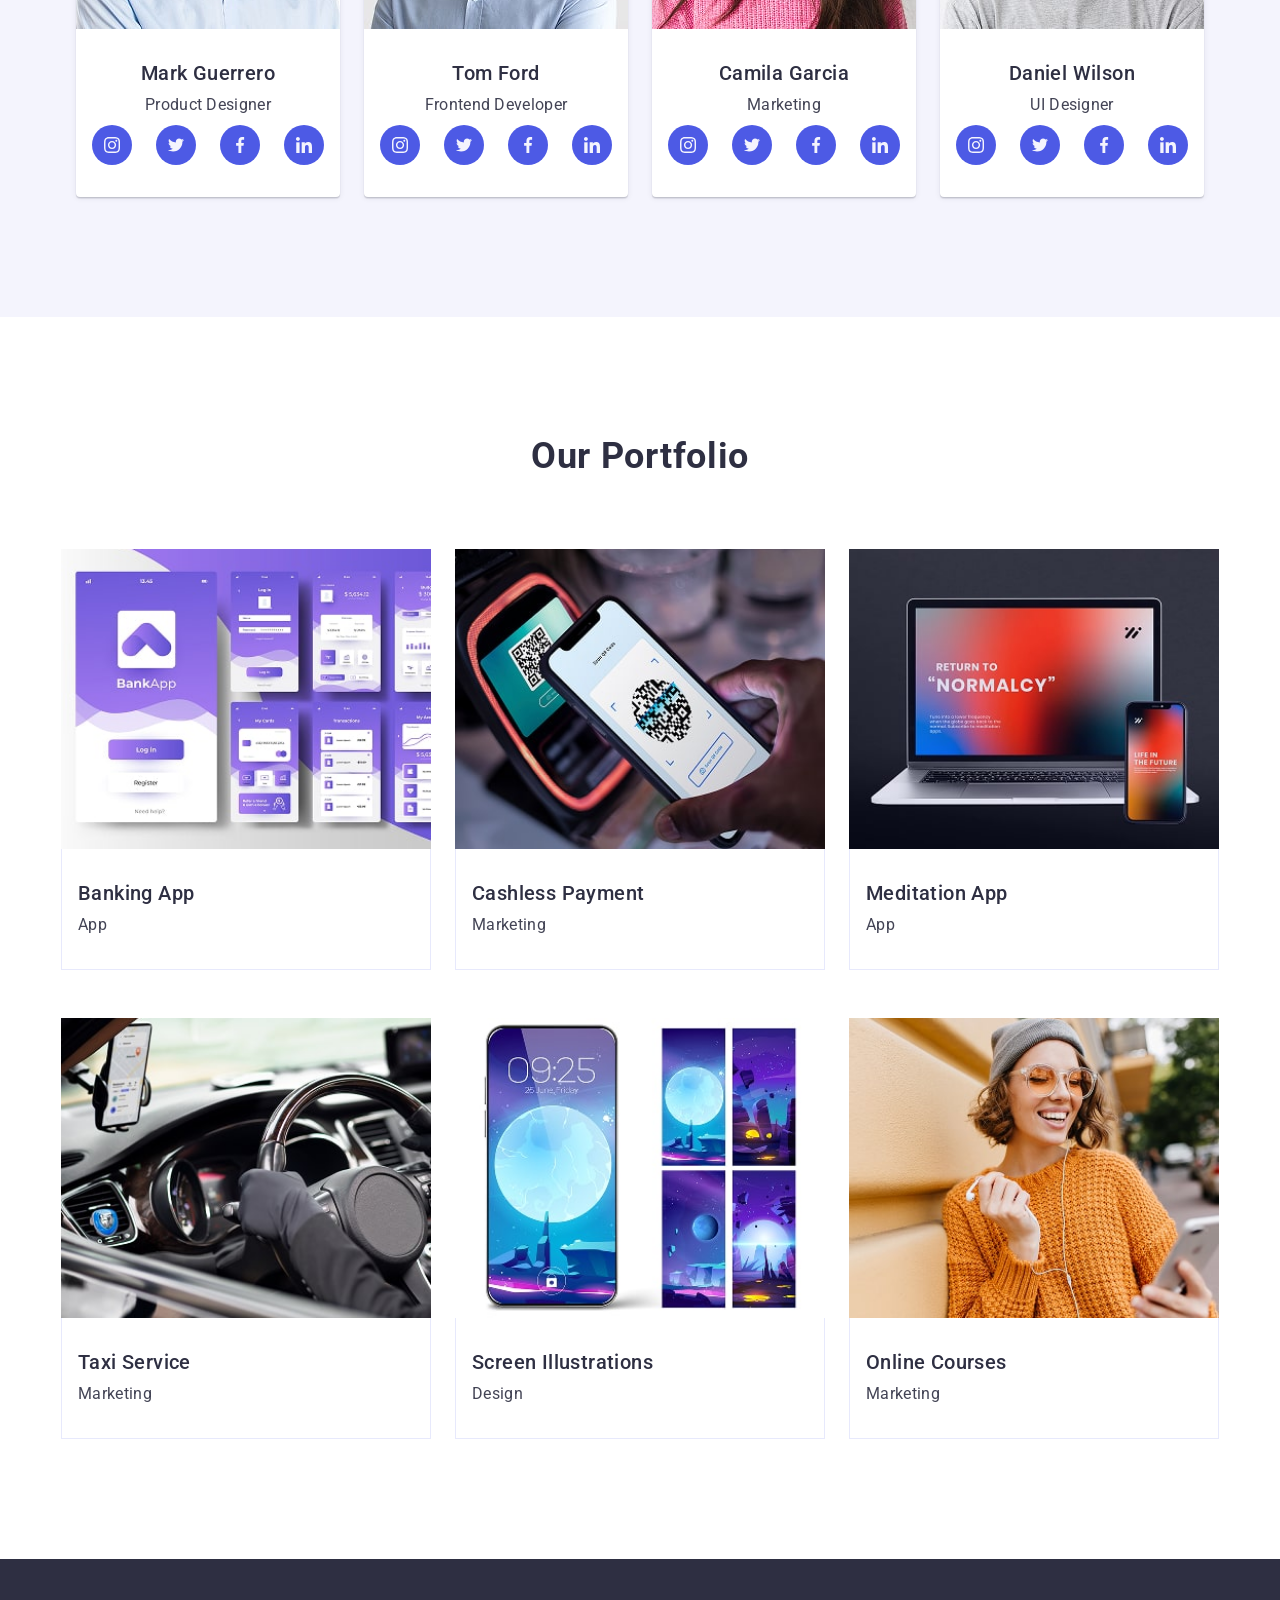
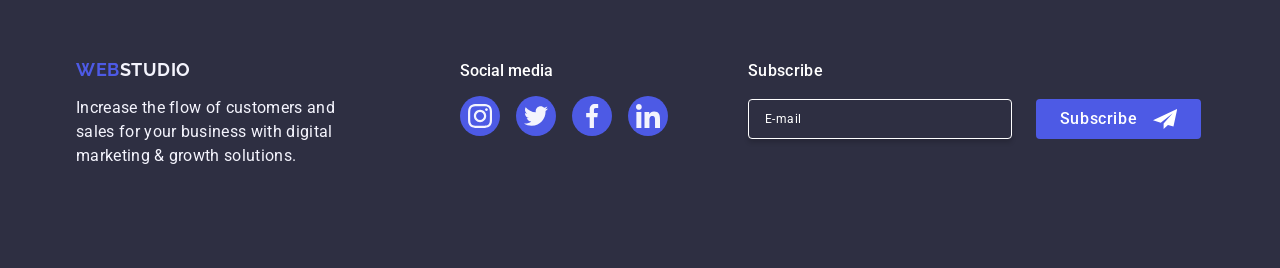
==== commit 1d46e429: "add styles" ====
--- a/index.html
+++ b/index.html
@@ -790,7 +790,7 @@
             <label for="user-privacy" class="check-text">
               <span class="check-element">
                 <svg class="check-icon" width="10" height="8">
-                  <use href="./images/icons.svg#icon-Check"></use>
+                  <use href="./images/icons.svg#icon-check"></use>
                 </svg>
               </span>
               <span class=""
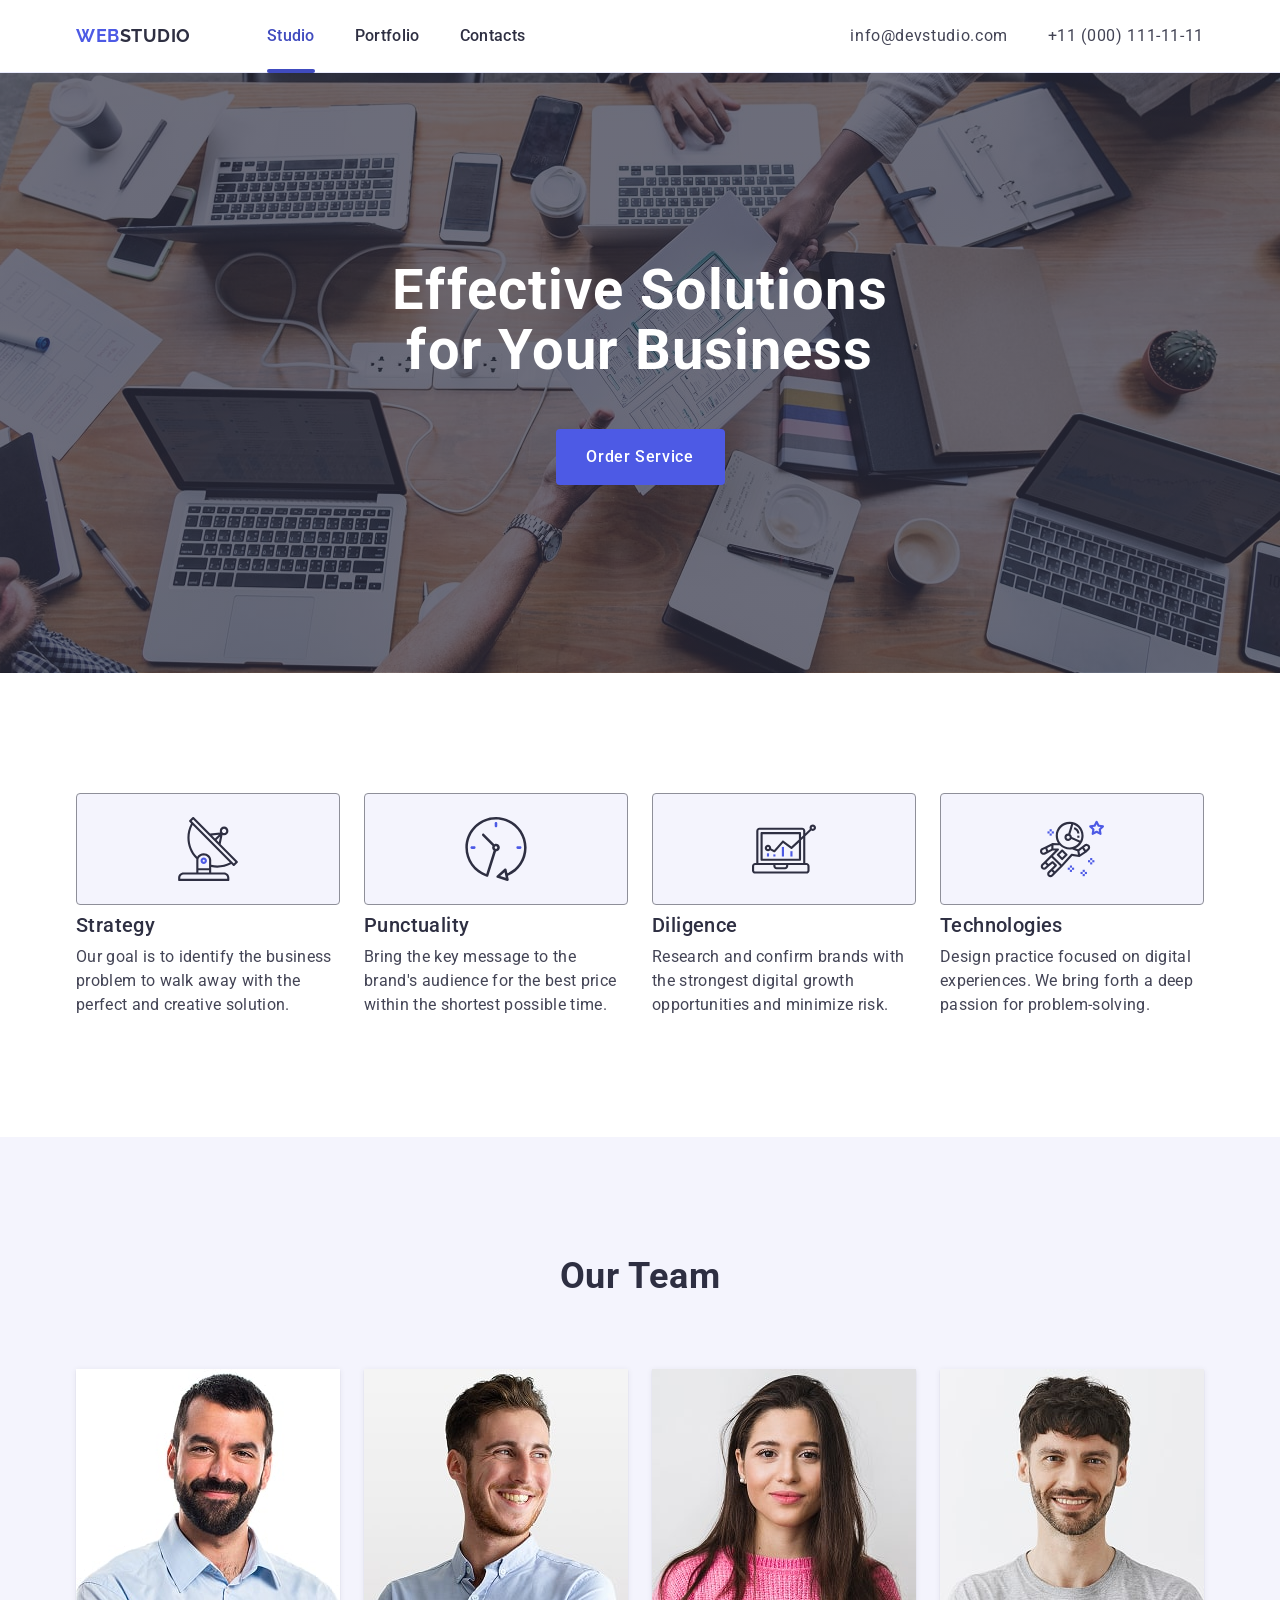
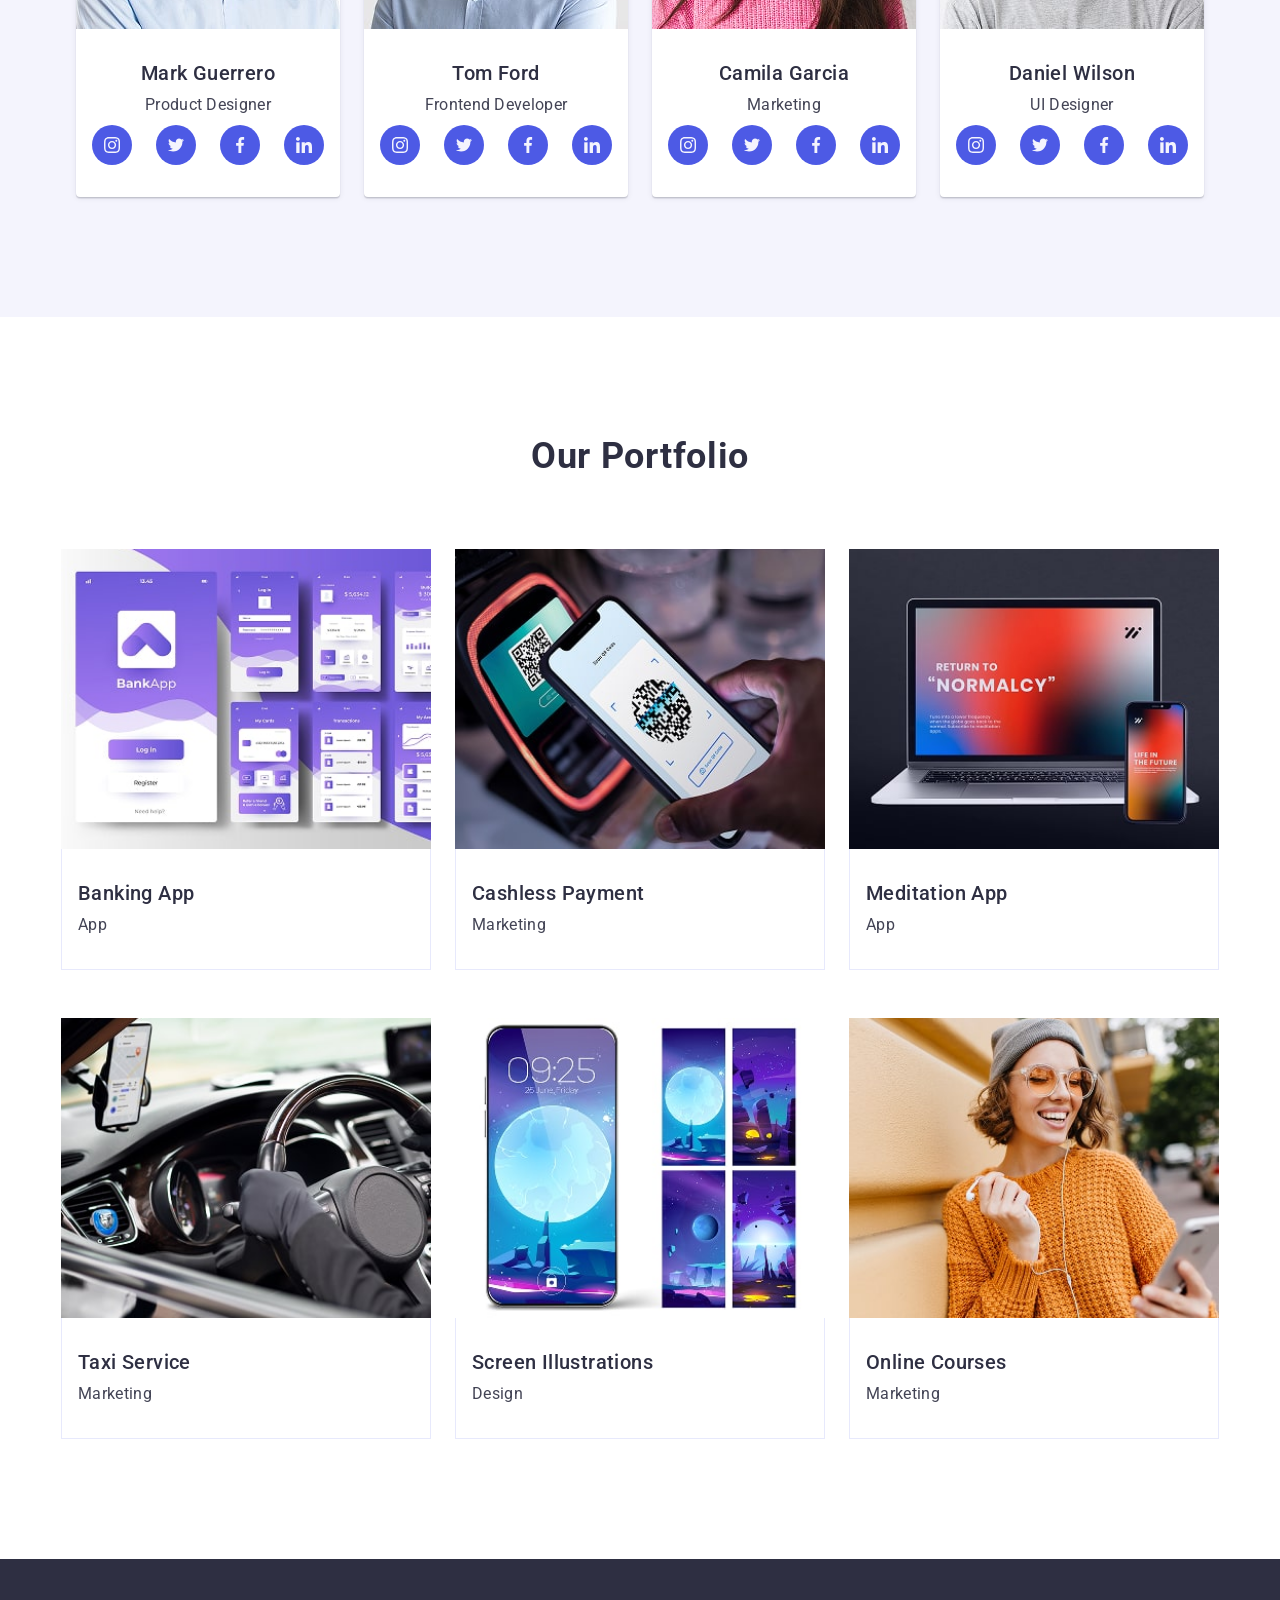
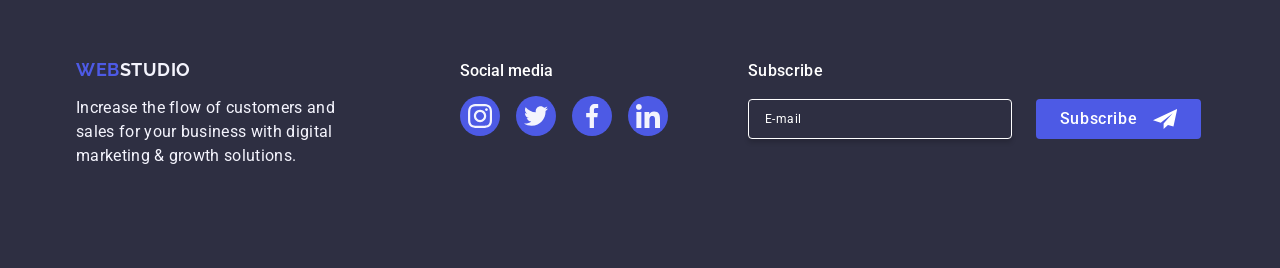
==== commit 258ed74f: "add styles" ====
--- a/index.html
+++ b/index.html
@@ -714,7 +714,7 @@
         </div>
       </div>
     </div>
-    <div class="backdrop is-open">
+    <div class="backdrop">
       <div class="modal">
         <button type="button" class="modal-close">
           <svg class="modal-close-icon" width="8" height="8">
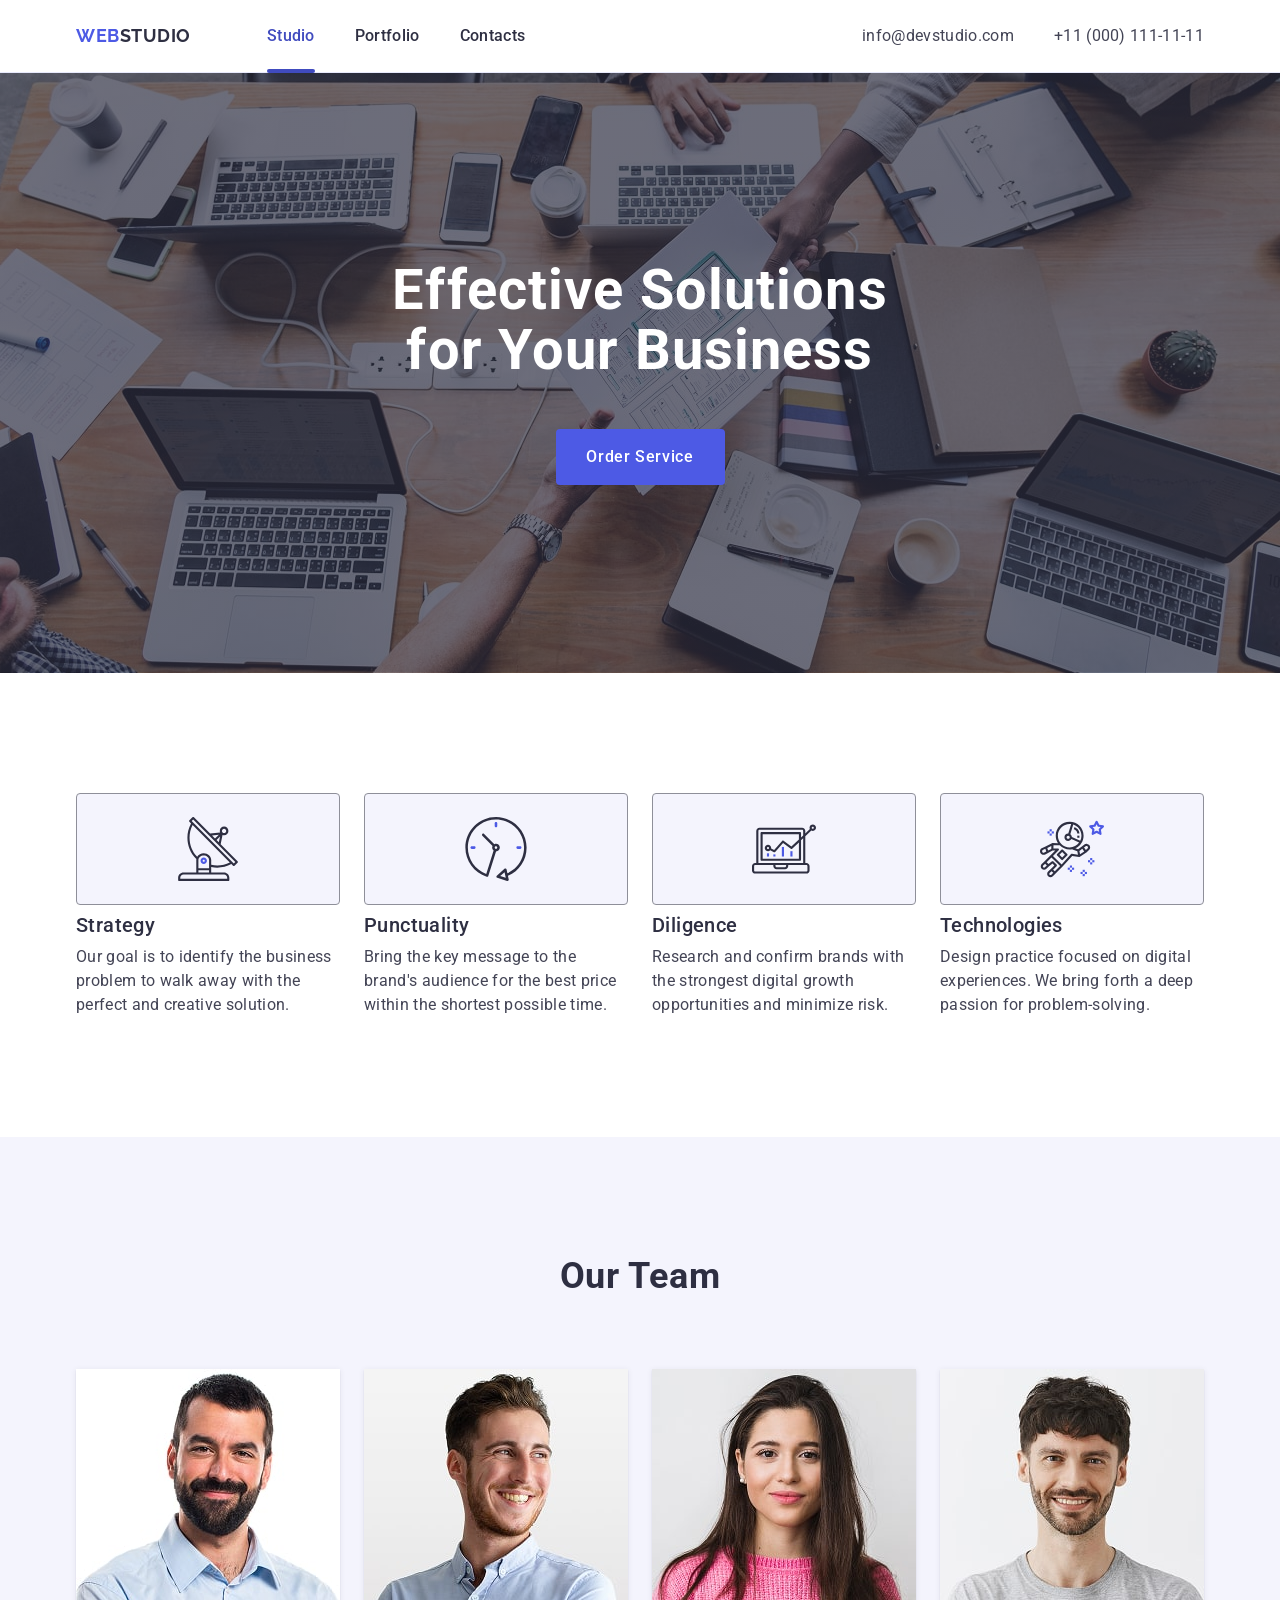
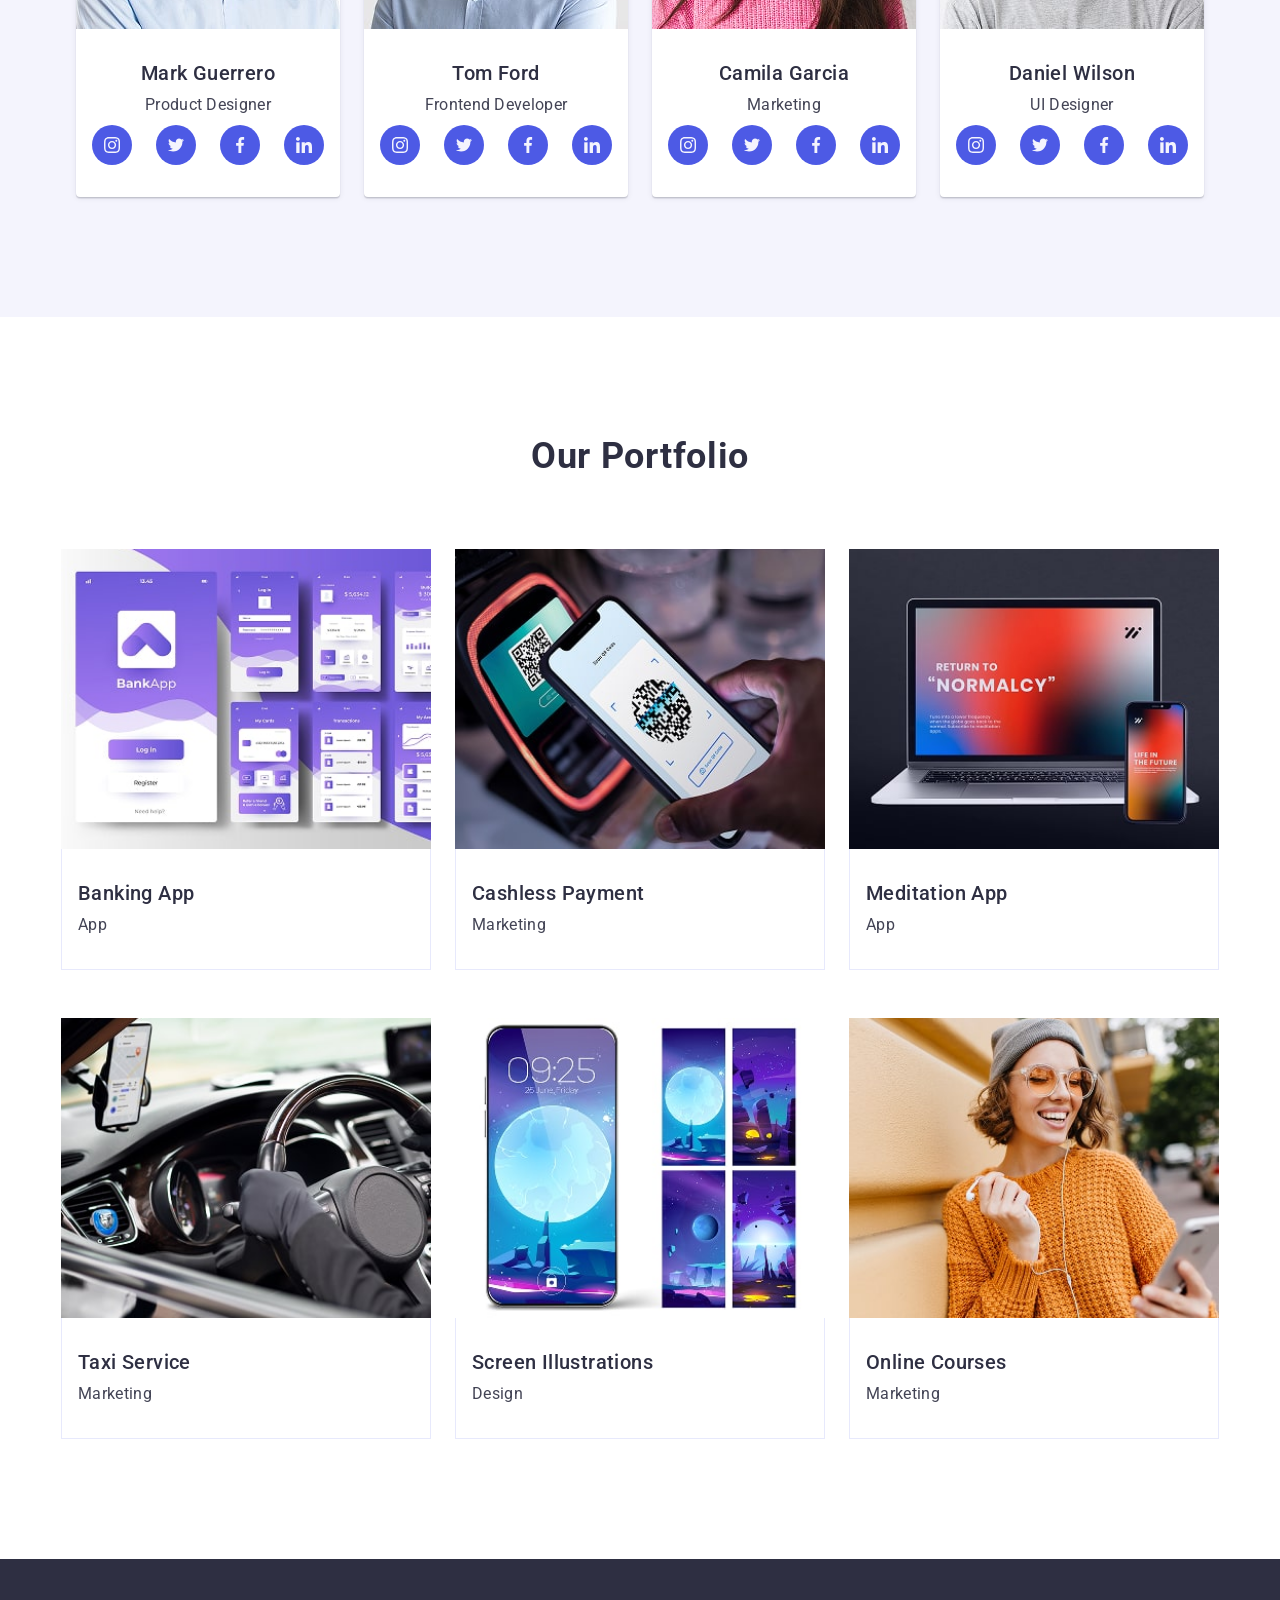
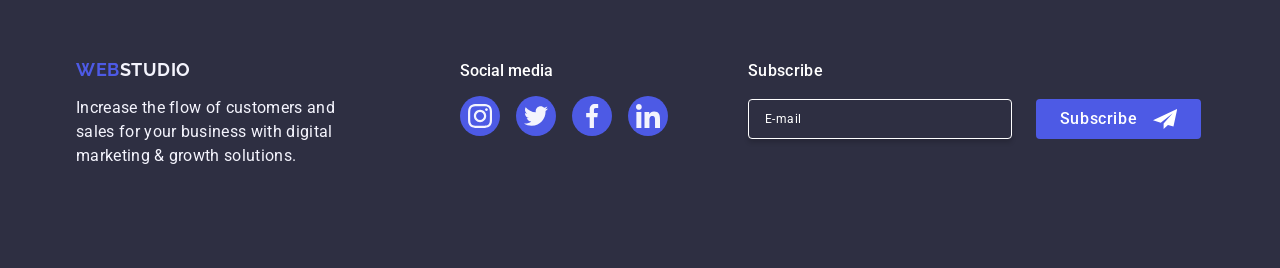
==== commit a8e013d8: "add styles" ====
--- a/index.html
+++ b/index.html
@@ -17,7 +17,7 @@
       crossorigin="anonymous"
       referrerpolicy="no-referrer"
     />
-    <link rel="stylesheet" href="./css/styles.css" />
+    <link rel="stylesheet" href="./css/main.css" />
   </head>
   <body>
     <header class="padge-header">
@@ -627,7 +627,7 @@
         <div class="footer-form-container">
           <p class="footer-modal-text">Subscribe</p>
           <form class="footer-main-form">
-            <label aria-label="footer email" class="footer-form-label">
+            <label class="footer-form-label">
               <input
                 type="email"
                 name="footer-form-name"
--- a/css/main.css
+++ b/css/main.css
@@ -0,0 +1,9 @@
+@import url("./common.css");
+@import url("./header.css");
+@import url("./hero.css");
+@import url("./features.css");
+@import url("./team.css");
+@import url("./portfolio.css");
+@import url("./footer.css");
+@import url("./modal.css");
+@import url("./mobile-menu.css");
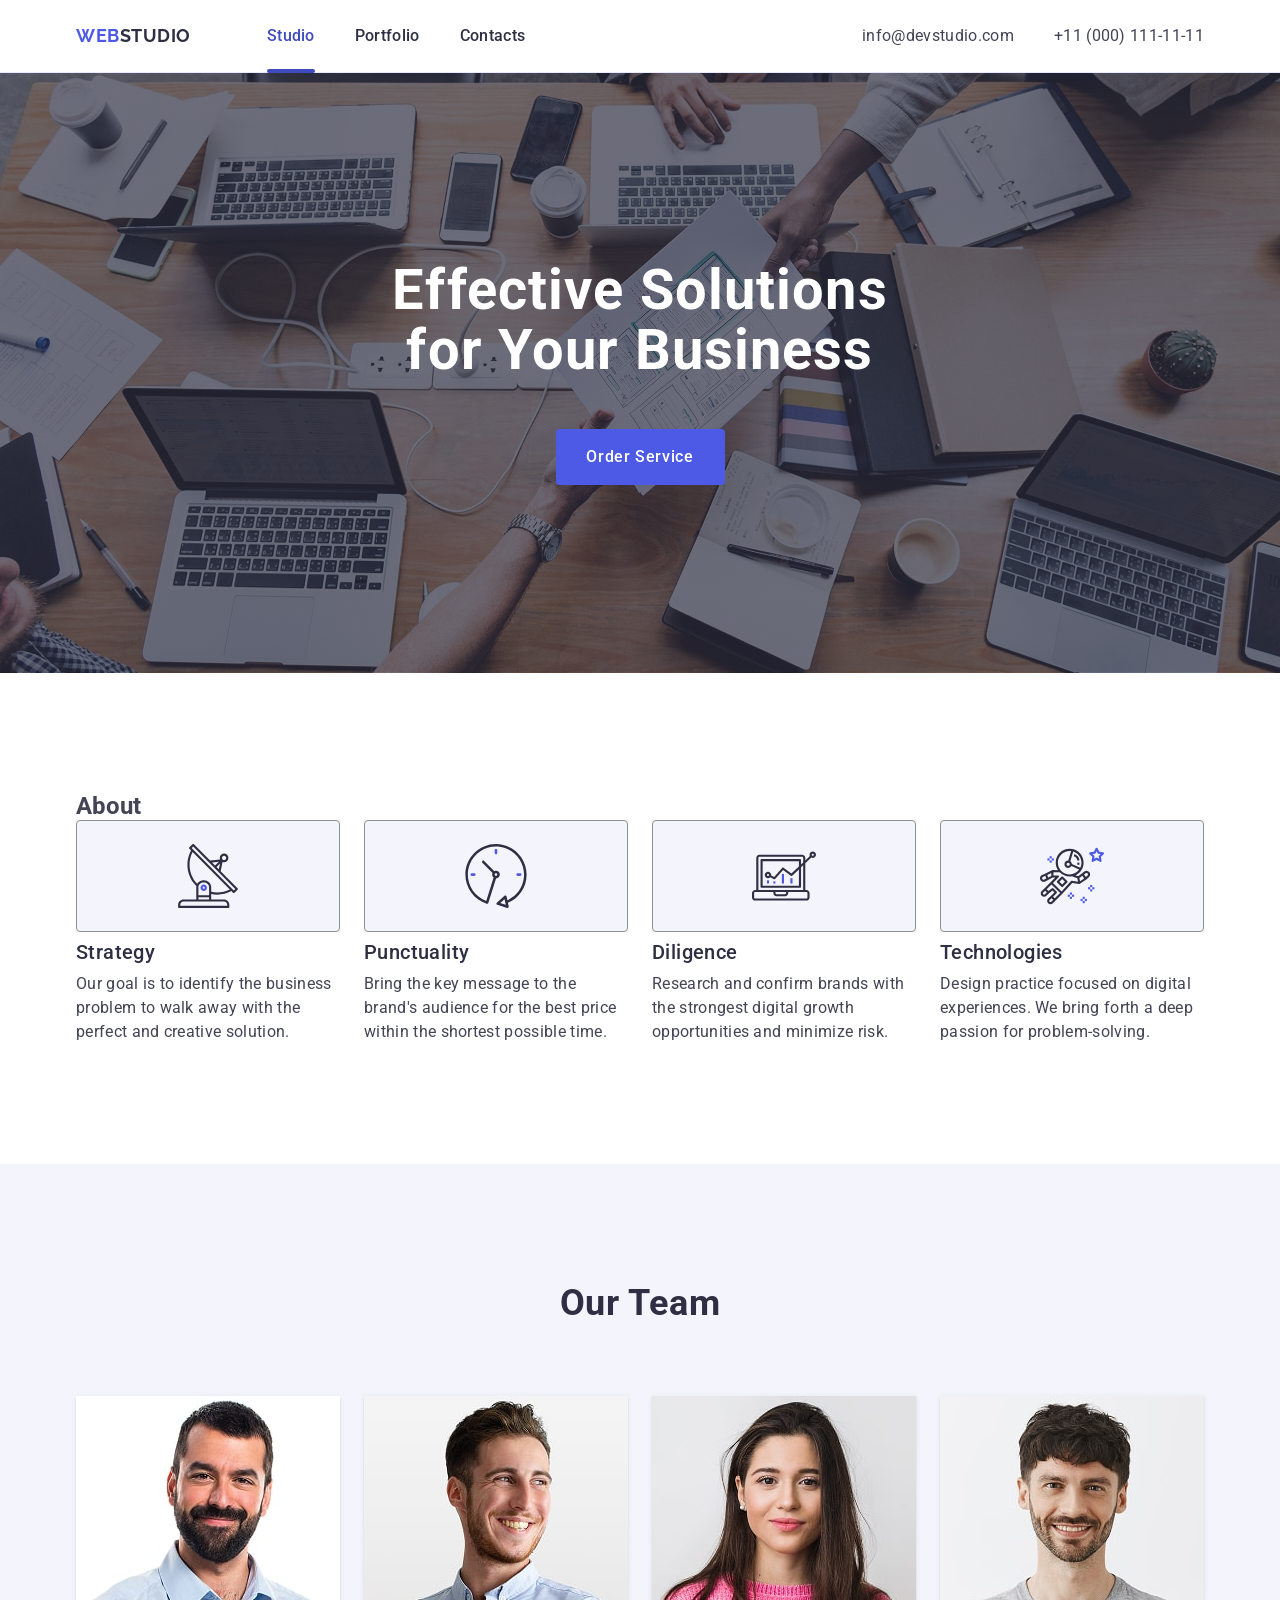
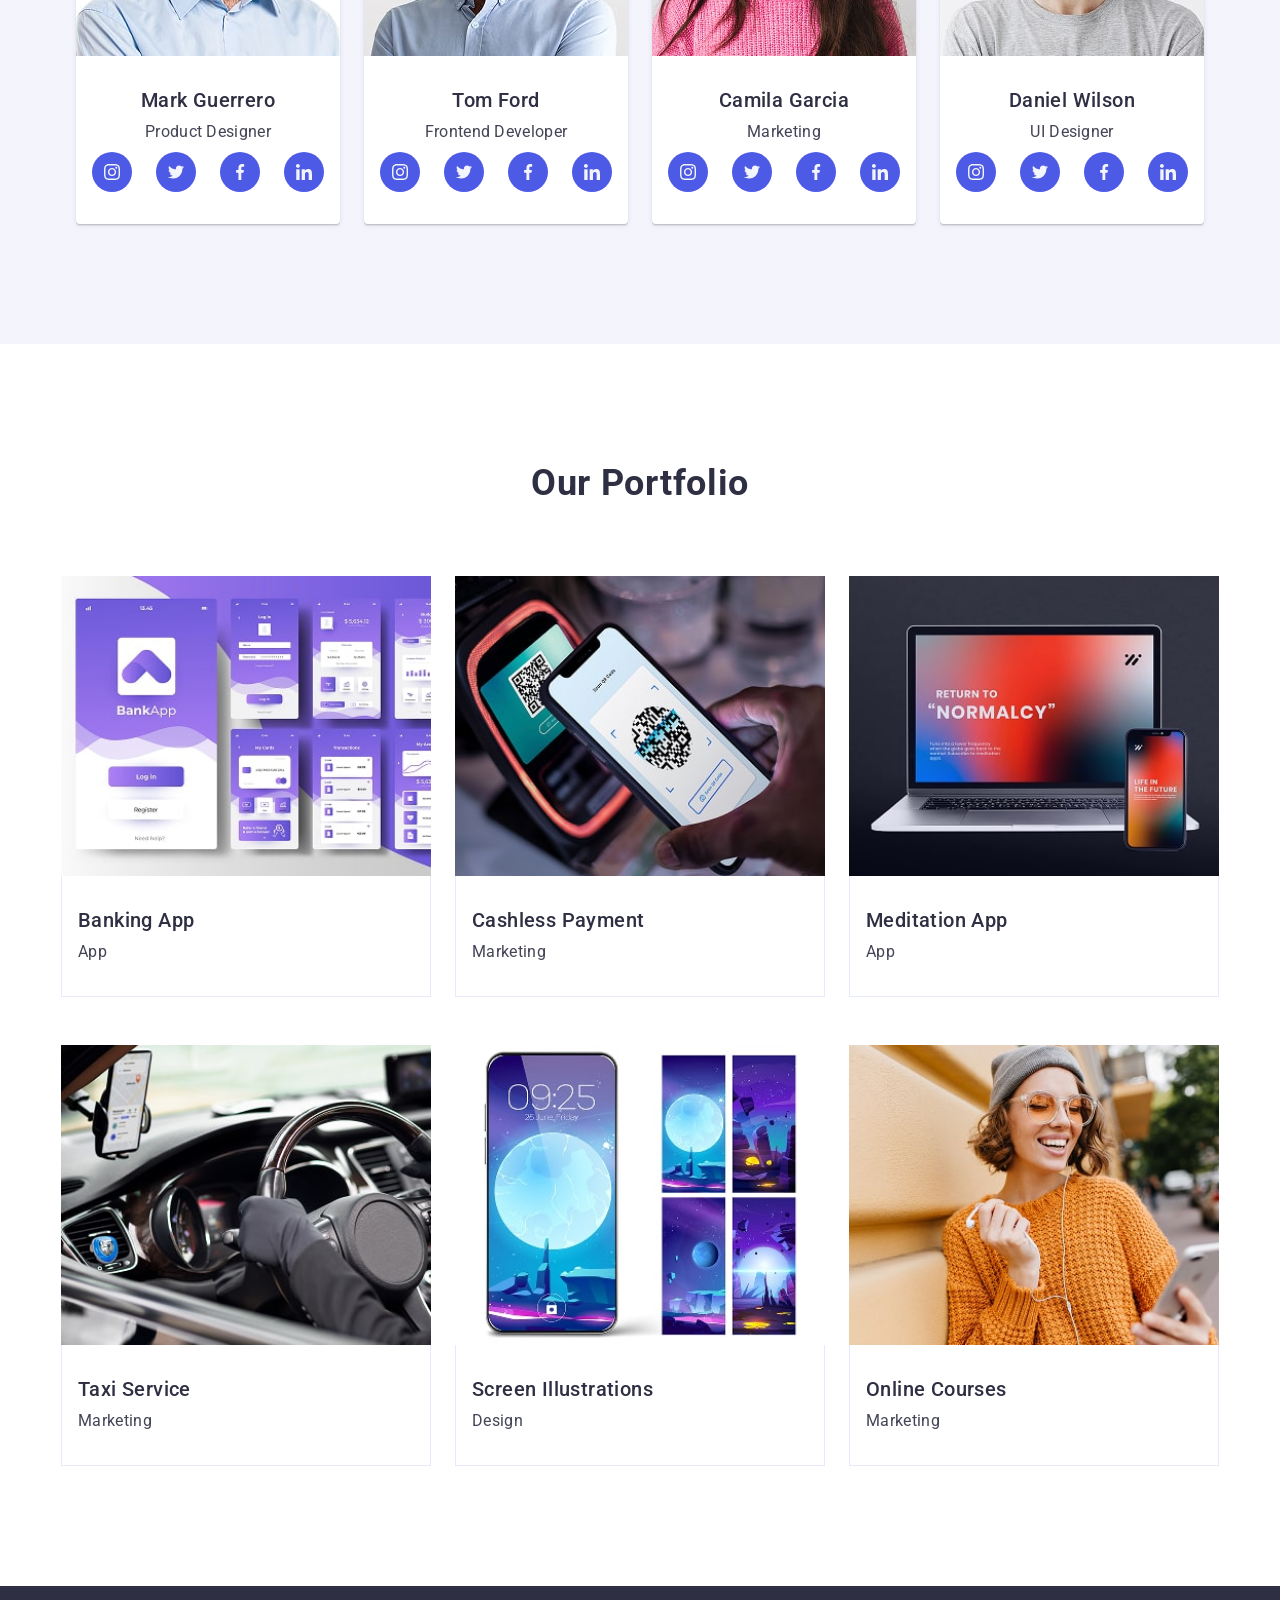
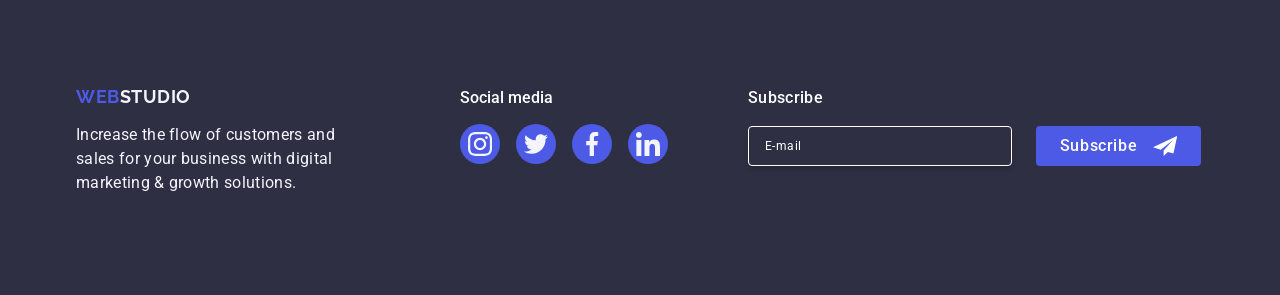
==== commit a10449b2: "add styles" ====
--- a/index.html
+++ b/index.html
@@ -20,7 +20,7 @@
     <link rel="stylesheet" href="./css/main.css" />
   </head>
   <body>
-    <header class="padge-header">
+    <header id="header" class="padge-header">
       <div class="header-container container">
         <nav class="header-navigation">
           <a href="./index.html" class="logo header-logo"
@@ -61,7 +61,7 @@
     </header>
 
     <main>
-      <section class="hero">
+      <section id="hero" class="hero">
         <div class="container hero-container">
           <h1 class="hero-title">Effective Solutions for Your Business</h1>
           <button class="hero-btn" type="button">Order Service</button>
@@ -70,7 +70,7 @@
 
       <section id="features" class="features-all section">
         <div class="container">
-          <h2 class="visually-hidden">About</h2>
+          <h2 class="sr-only">About</h2>
           <ul class="features-list">
             <li class="features-item">
               <div class="features-inner">
@@ -124,7 +124,7 @@
         </div>
       </section>
 
-      <section class="taste-sect section">
+      <section id="team" class="taste-sect section">
         <div class="container">
           <h2 class="taste">Our Team</h2>
           <ul class="container-sect-list">
@@ -320,7 +320,7 @@
           </ul>
         </div>
       </section>
-      <section class="section-port section">
+      <section id="portfolio" class="section-port section">
         <div class="portf-container container">
           <h2 class="portfolio-title">Our Portfolio</h2>
           <ul class="portfolio-list">
@@ -580,7 +580,7 @@
         </div>
       </section>
     </main>
-    <footer class="footer">
+    <footer id="footer" class="footer">
       <div class="container container-foot">
         <div class="footer-logo-item">
           <a href="./index.html" class="footer-logo logo"
@@ -646,7 +646,7 @@
       </div>
     </footer>
 
-    <div class="mobile-menu">
+    <div id="mobile-menu" class="mobile-menu">
       <div class="container mobile-menu-container">
         <button class="mobile-menu-close" type="button">
           <svg class="mobile-menu-cross" width="8" height="8">
@@ -714,7 +714,7 @@
         </div>
       </div>
     </div>
-    <div class="backdrop">
+    <div id="modal" class="backdrop">
       <div class="modal">
         <button type="button" class="modal-close">
           <svg class="modal-close-icon" width="8" height="8">
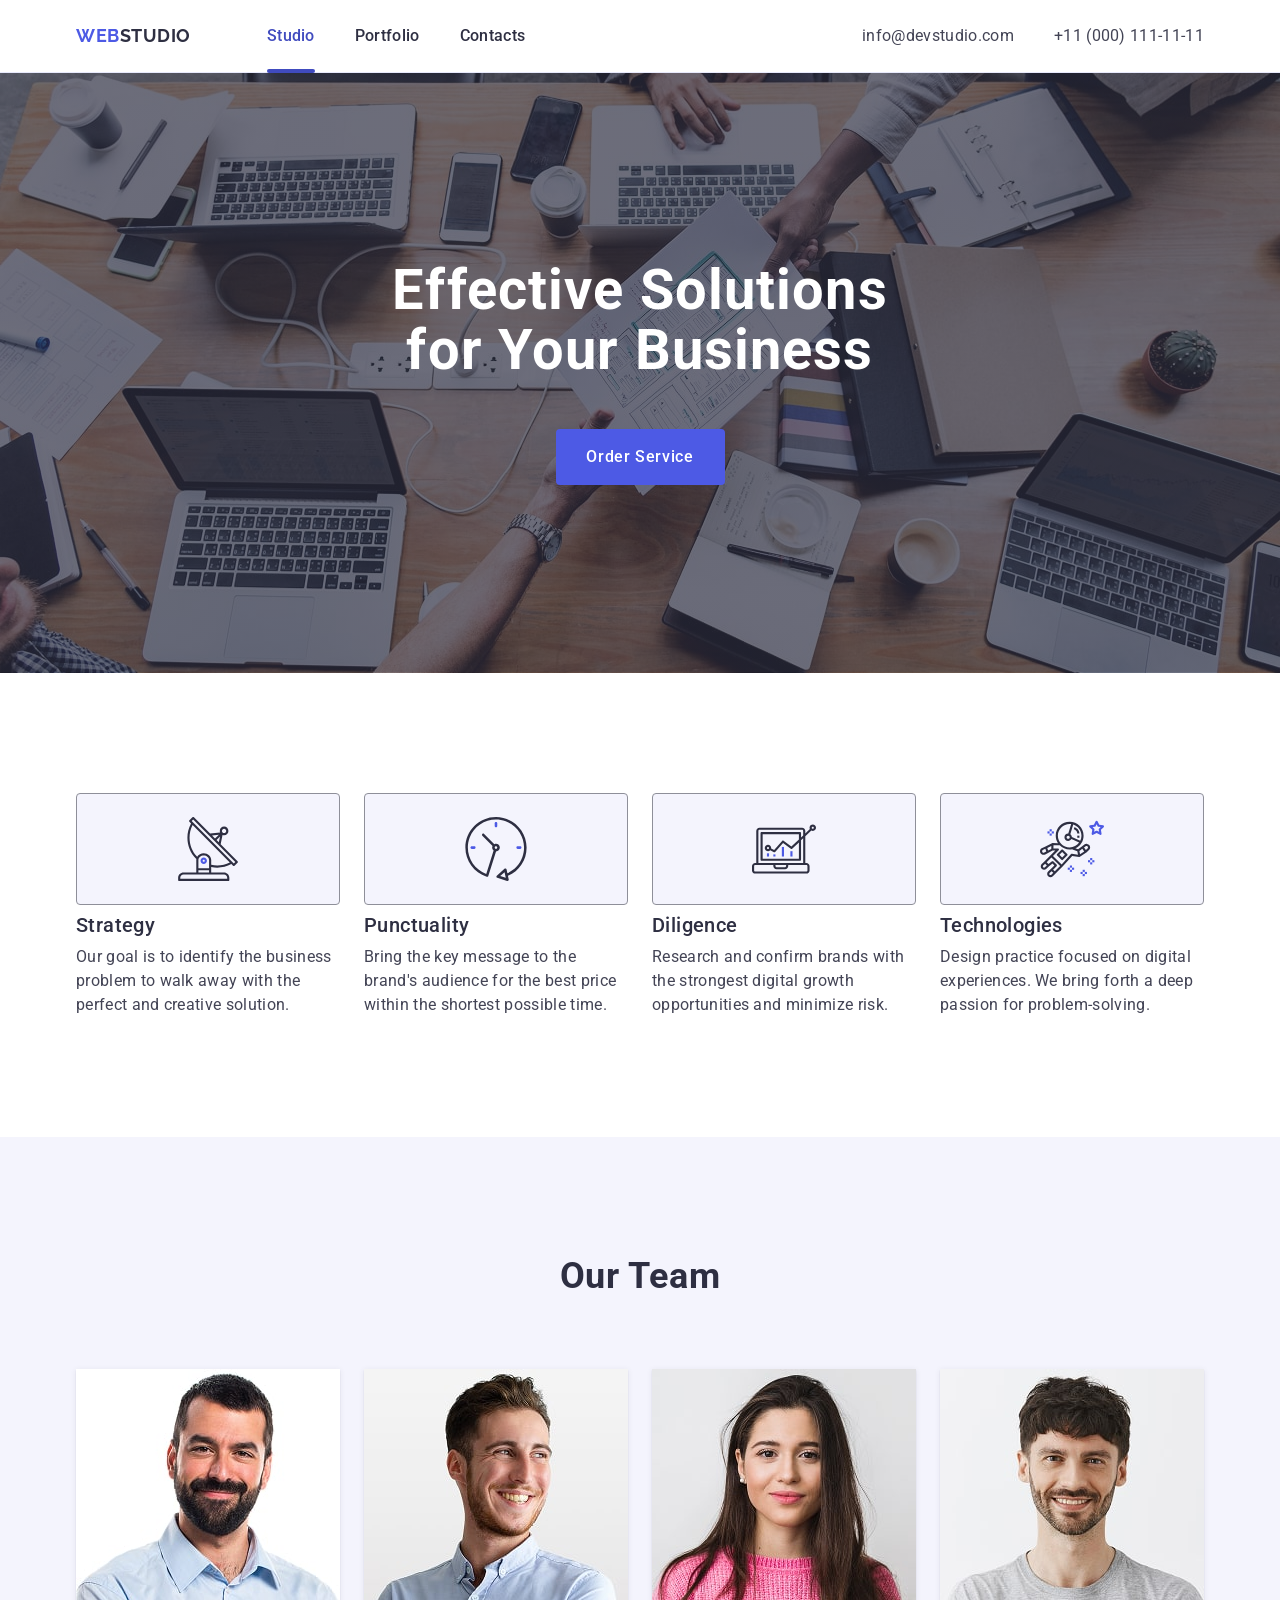
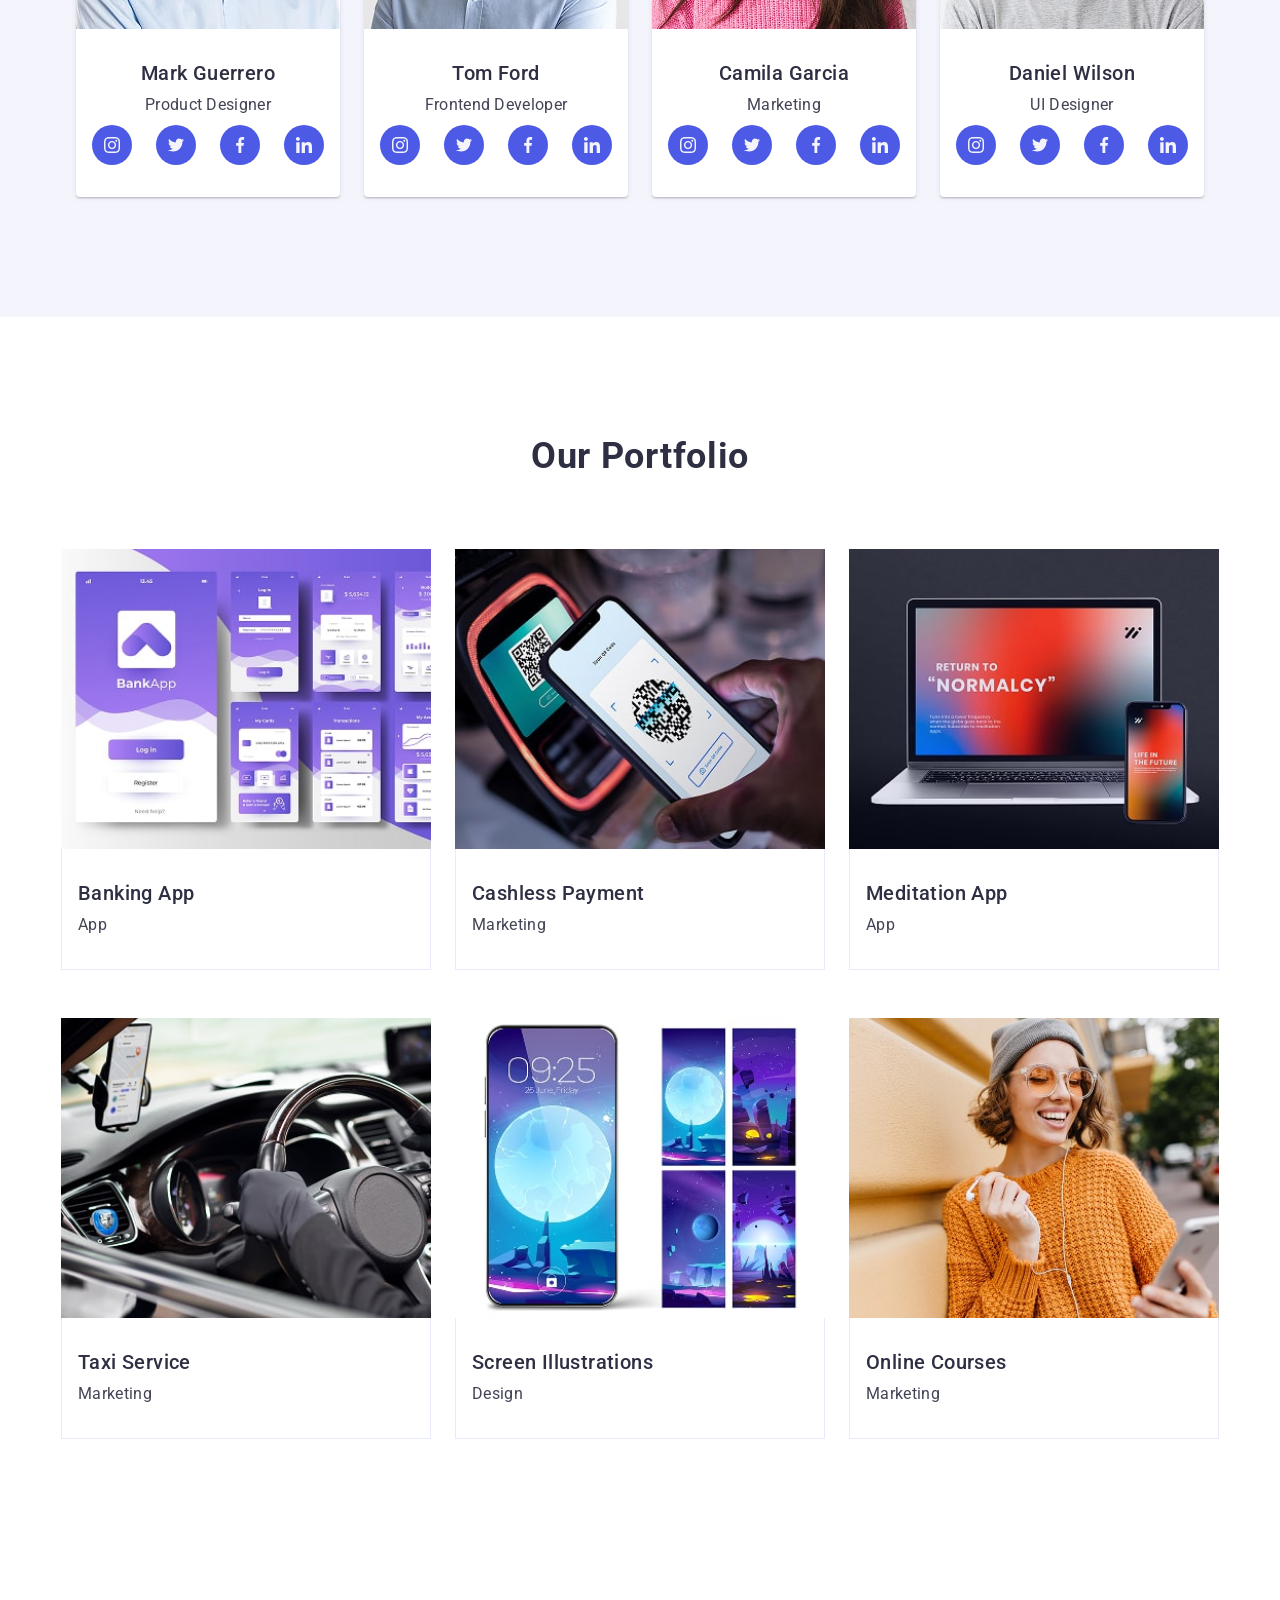
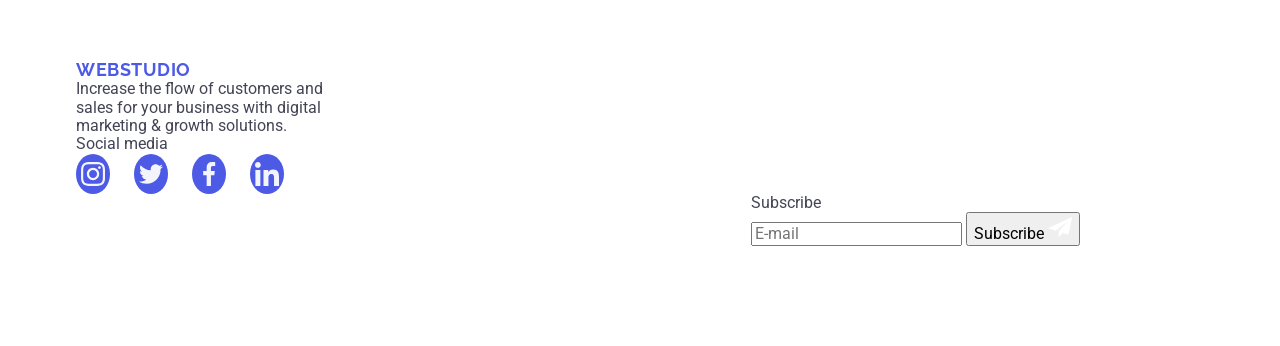
==== commit 0209a8de: "add styles" ====
--- a/index.html
+++ b/index.html
@@ -70,7 +70,7 @@
 
       <section id="features" class="features-all section">
         <div class="container">
-          <h2 class="sr-only">About</h2>
+          <h2 class="sr-only">Our features</h2>
           <ul class="features-list">
             <li class="features-item">
               <div class="features-inner">
@@ -785,7 +785,7 @@
               id="user-privacy"
               name="user-privacy"
               value="true"
-              class="modal-check visually-hidden"
+              class="modal-check sr-only"
             />
             <label for="user-privacy" class="check-text">
               <span class="check-element">
